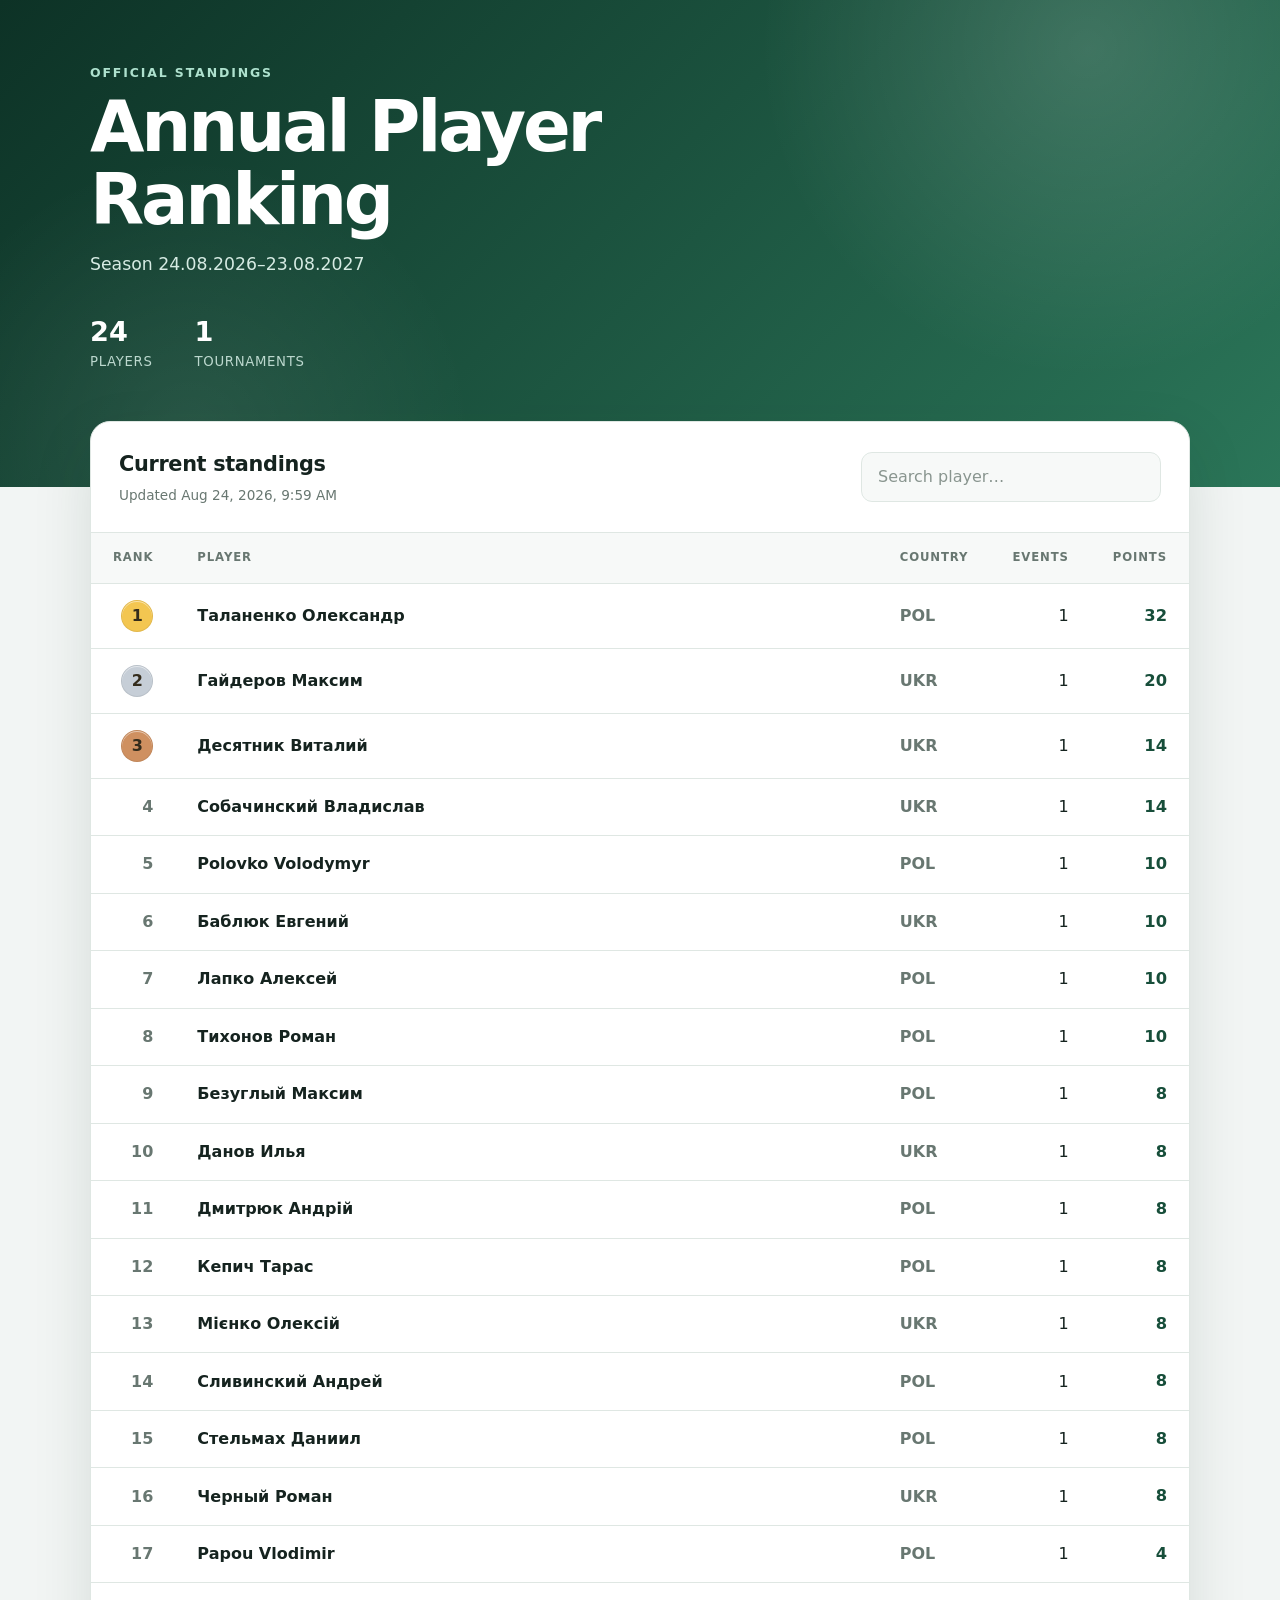
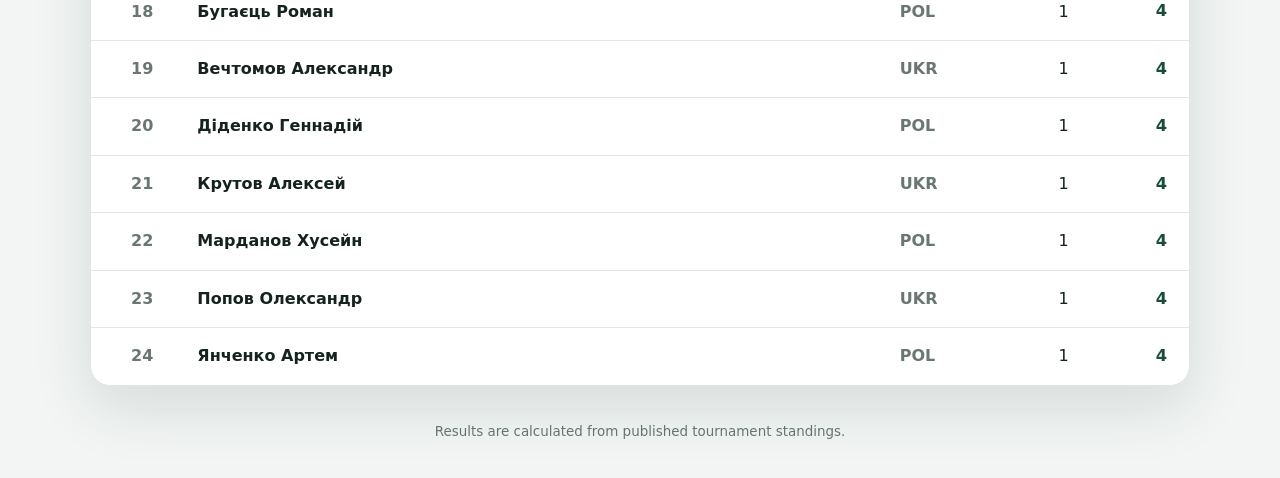
==== docs/index.html @ 3f2ae91d "Initial commit" ====
<!doctype html>
<html lang="en">
<head>
    <meta charset="utf-8">

    <meta
        name="viewport"
        content="width=device-width, initial-scale=1"
    >

    <meta
        name="description"
        content="Current annual tournament player ranking"
    >

    <meta name="theme-color" content="#123c30">

    <title>Annual Player Ranking</title>

    <link rel="stylesheet" href="style.css">
    <script src="app.js" defer></script>
</head>

<body>
    <header class="hero">
        <div class="container">
            <p class="eyebrow">Official standings</p>

            <h1>Annual Player Ranking</h1>

            <p id="season" class="season">
                Loading season…
            </p>

            <div class="statistics" aria-label="Ranking statistics">
                <div class="statistic">
                    <strong id="player-count">—</strong>
                    <span>Players</span>
                </div>

                <div class="statistic">
                    <strong id="tournament-count">—</strong>
                    <span>Tournaments</span>
                </div>
            </div>
        </div>
    </header>

    <main class="container main-content">
        <section class="ranking-card">
            <div class="toolbar">
                <div>
                    <h2>Current standings</h2>

                    <p id="updated" class="updated">
                        Loading ranking…
                    </p>
                </div>

                <label class="search">
                    <span class="visually-hidden">
                        Search for a player
                    </span>

                    <input
                        id="search"
                        type="search"
                        placeholder="Search player…"
                        autocomplete="off"
                    >
                </label>
            </div>

            <div
                id="error-message"
                class="message error-message"
                role="alert"
                hidden
            ></div>

            <div class="table-wrapper">
                <table>
                    <thead>
                        <tr>
                            <th class="number-column">Rank</th>
                            <th>Player</th>
                            <th>Country</th>
                            <th class="number-column">Events</th>
                            <th class="number-column">Points</th>
                        </tr>
                    </thead>

                    <tbody id="ranking-body"></tbody>
                </table>
            </div>

            <p
                id="empty-message"
                class="message"
                hidden
            >
                No matching players found.
            </p>
        </section>

        <noscript>
            <p class="message noscript-message">
                JavaScript must be enabled to display the ranking.
            </p>
        </noscript>
    </main>

    <footer>
        <div class="container">
            Results are calculated from published tournament
            standings.
        </div>
    </footer>
</body>
</html>
---- docs/style.css ----
:root {
    --background: #f2f5f4;
    --surface: #ffffff;
    --surface-muted: #f7f9f8;
    --text: #15231f;
    --muted: #687771;
    --border: #dfe7e3;
    --primary: #174e3a;
    --primary-dark: #0d3226;
    --primary-light: #2b7659;
    --gold: #f3c651;
    --silver: #c6ced7;
    --bronze: #cf9060;
    --danger: #a33131;
    --danger-background: #fff1f1;
    --shadow: 0 22px 60px rgb(14 48 37 / 12%);
}

* {
    box-sizing: border-box;
}

html {
    color-scheme: light;
}

body {
    min-width: 320px;
    margin: 0;
    background: var(--background);
    color: var(--text);
    font-family:
        Inter,
        ui-sans-serif,
        system-ui,
        -apple-system,
        BlinkMacSystemFont,
        "Segoe UI",
        sans-serif;
    line-height: 1.5;
}

button,
input {
    font: inherit;
}

.container {
    width: min(1100px, calc(100% - 32px));
    margin-inline: auto;
}

.hero {
    min-height: 350px;
    padding: 64px 0 115px;
    overflow: hidden;
    background:
        radial-gradient(
            circle at 85% 10%,
            rgb(255 255 255 / 14%),
            transparent 28%
        ),
        radial-gradient(
            circle at 15% 90%,
            rgb(255 255 255 / 8%),
            transparent 24%
        ),
        linear-gradient(
            135deg,
            var(--primary-dark),
            var(--primary-light)
        );
    color: white;
}

.eyebrow {
    margin: 0 0 8px;
    color: #aee1ce;
    font-size: 0.78rem;
    font-weight: 800;
    letter-spacing: 0.15em;
    text-transform: uppercase;
}

h1 {
    max-width: 800px;
    margin: 0;
    font-size: clamp(2.3rem, 6vw, 4.4rem);
    line-height: 1.04;
    letter-spacing: -0.045em;
}

.season {
    margin: 15px 0 0;
    color: #d6ebe3;
    font-size: 1.08rem;
}

.statistics {
    display: flex;
    gap: 42px;
    margin-top: 38px;
}

.statistic {
    display: flex;
    flex-direction: column;
}

.statistic strong {
    font-size: 1.7rem;
    line-height: 1.2;
}

.statistic span {
    margin-top: 3px;
    color: #bcd8ce;
    font-size: 0.83rem;
    text-transform: uppercase;
    letter-spacing: 0.05em;
}

.main-content {
    position: relative;
    margin-top: -66px;
}

.ranking-card {
    overflow: hidden;
    border: 1px solid var(--border);
    border-radius: 20px;
    background: var(--surface);
    box-shadow: var(--shadow);
}

.toolbar {
    display: flex;
    align-items: center;
    justify-content: space-between;
    gap: 24px;
    padding: 27px 28px;
    border-bottom: 1px solid var(--border);
}

.toolbar h2 {
    margin: 0;
    font-size: 1.3rem;
    letter-spacing: -0.015em;
}

.updated {
    margin: 5px 0 0;
    color: var(--muted);
    font-size: 0.85rem;
}

.search {
    width: min(300px, 100%);
}

.search input {
    width: 100%;
    padding: 12px 16px;
    border: 1px solid var(--border);
    border-radius: 11px;
    outline: none;
    background: var(--surface-muted);
    color: var(--text);
    transition:
        border-color 120ms ease,
        box-shadow 120ms ease,
        background 120ms ease;
}

.search input::placeholder {
    color: #89958f;
}

.search input:hover {
    border-color: #bdcbc5;
}

.search input:focus {
    border-color: var(--primary-light);
    background: white;
    box-shadow: 0 0 0 4px rgb(43 118 89 / 14%);
}

.table-wrapper {
    overflow-x: auto;
}

table {
    width: 100%;
    min-width: 620px;
    border-collapse: collapse;
}

th,
td {
    padding: 16px 22px;
    border-bottom: 1px solid var(--border);
    text-align: left;
    white-space: nowrap;
}

th {
    background: var(--surface-muted);
    color: var(--muted);
    font-size: 0.73rem;
    font-weight: 800;
    letter-spacing: 0.075em;
    text-transform: uppercase;
}

tbody tr {
    transition: background 120ms ease;
}

tbody tr:hover {
    background: #f5faf7;
}

tbody tr:last-child td {
    border-bottom: 0;
}

.number-column {
    text-align: right;
}

.rank {
    width: 86px;
    color: var(--muted);
    font-weight: 800;
}

.player {
    width: 100%;
    color: var(--text);
    font-weight: 750;
}

.country {
    color: var(--muted);
    font-weight: 600;
}

.points {
    color: var(--primary);
    font-size: 1.02rem;
    font-weight: 850;
}

.medal {
    display: inline-grid;
    width: 32px;
    height: 32px;
    place-items: center;
    border: 1px solid rgb(0 0 0 / 7%);
    border-radius: 50%;
    color: #342c1c;
    box-shadow: inset 0 1px rgb(255 255 255 / 50%);
}

.medal-1 {
    background: var(--gold);
}

.medal-2 {
    background: var(--silver);
}

.medal-3 {
    background: var(--bronze);
}

.message {
    margin: 0;
    padding: 34px 24px;
    color: var(--muted);
    text-align: center;
}

.error-message {
    margin: 20px;
    padding: 16px;
    border: 1px solid #efcaca;
    border-radius: 10px;
    background: var(--danger-background);
    color: var(--danger);
}

.noscript-message {
    margin-top: 20px;
    border-radius: 12px;
    background: white;
}

footer {
    padding: 36px 0;
    color: var(--muted);
    font-size: 0.84rem;
    text-align: center;
}

.visually-hidden {
    position: absolute;
    width: 1px;
    height: 1px;
    padding: 0;
    overflow: hidden;
    clip: rect(0, 0, 0, 0);
    white-space: nowrap;
    border: 0;
}

@media (max-width: 700px) {
    .hero {
        min-height: 310px;
        padding-top: 44px;
    }

    .statistics {
        gap: 30px;
        margin-top: 30px;
    }

    .main-content {
        margin-top: -55px;
    }

    .toolbar {
        align-items: stretch;
        flex-direction: column;
        padding: 22px 20px;
    }

    .search {
        width: 100%;
    }

    th,
    td {
        padding: 14px 13px;
    }

    table {
        min-width: 500px;
    }

    th:nth-child(3),
    td:nth-child(3) {
        display: none;
    }
}

@media (prefers-reduced-motion: reduce) {
    *,
    *::before,
    *::after {
        scroll-behavior: auto !important;
        transition: none !important;
    }
}
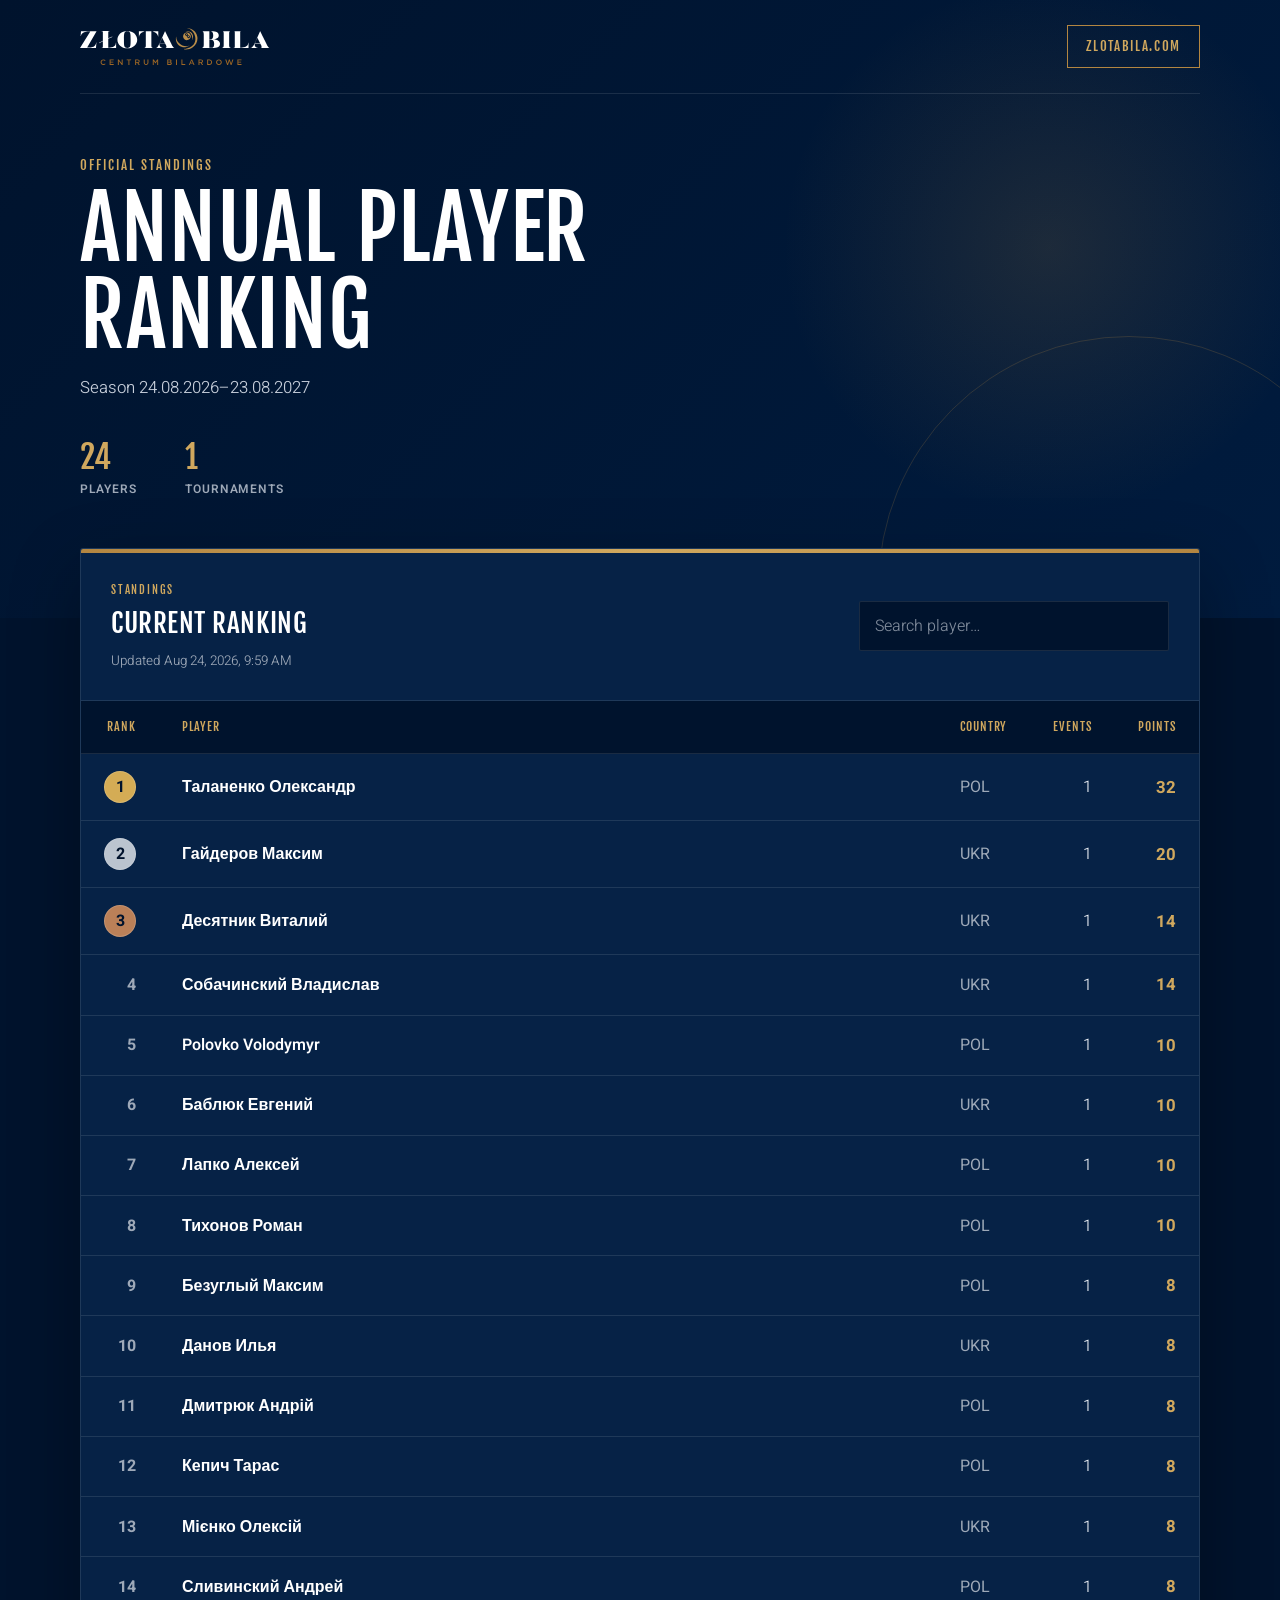
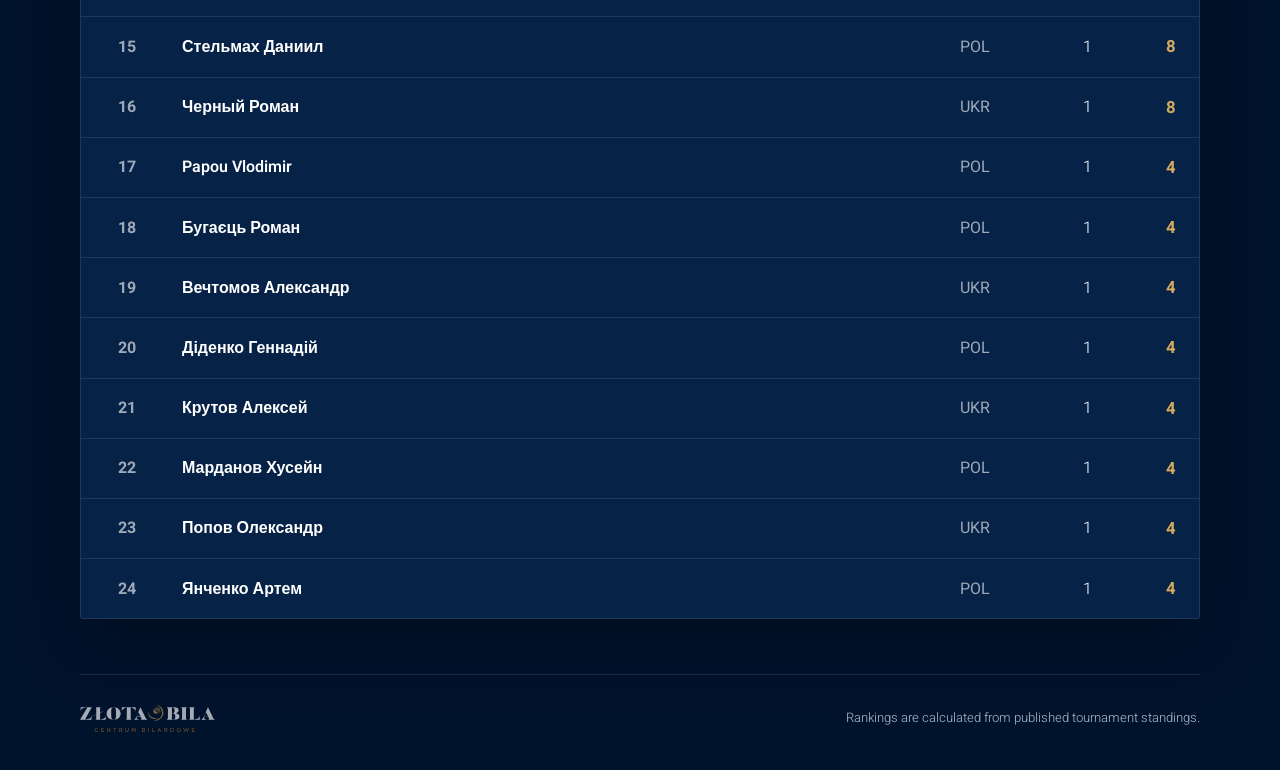
==== commit cc7aa209: "Changed theme of the website" ====
--- a/docs/index.html
+++ b/docs/index.html
@@ -10,12 +10,23 @@
 
     <meta
         name="description"
-        content="Current annual tournament player ranking"
+        content="Złota Bila annual player ranking"
     >
 
-    <meta name="theme-color" content="#123c30">
+    <meta name="theme-color" content="#001b3e">
 
-    <title>Annual Player Ranking</title>
+    <title>Annual Ranking — Złota Bila</title>
+
+    <link rel="preconnect" href="https://fonts.googleapis.com">
+    <link
+        rel="preconnect"
+        href="https://fonts.gstatic.com"
+        crossorigin
+    >
+    <link
+        href="https://fonts.googleapis.com/css2?family=Fjalla+One&family=Heebo:wght@300;400;500;600;700&display=swap"
+        rel="stylesheet"
+    >
 
     <link rel="stylesheet" href="style.css">
     <script src="app.js" defer></script>
@@ -24,23 +35,49 @@
 <body>
     <header class="hero">
         <div class="container">
-            <p class="eyebrow">Official standings</p>
+            <div class="brand-bar">
+                <a
+                    class="brand"
+                    href="https://zlotabila.com/"
+                    aria-label="Złota Bila home page"
+                >
+                    <img
+                        class="brand-logo"
+                        src="zlota.svg"
+                        alt="Złota Bila"
+                    >
+                </a>
 
-            <h1>Annual Player Ranking</h1>
+                <a
+                    class="club-link"
+                    href="https://zlotabila.com/"
+                >
+                    ZLOTABILA.COM
+                </a>
+            </div>
 
-            <p id="season" class="season">
-                Loading season…
-            </p>
+            <div class="hero-content">
+                <p class="eyebrow">Official standings</p>
 
-            <div class="statistics" aria-label="Ranking statistics">
-                <div class="statistic">
-                    <strong id="player-count">—</strong>
-                    <span>Players</span>
-                </div>
+                <h1>Annual Player Ranking</h1>
 
-                <div class="statistic">
-                    <strong id="tournament-count">—</strong>
-                    <span>Tournaments</span>
+                <p id="season" class="season">
+                    Loading season…
+                </p>
+
+                <div
+                    class="statistics"
+                    aria-label="Ranking statistics"
+                >
+                    <div class="statistic">
+                        <strong id="player-count">—</strong>
+                        <span>Players</span>
+                    </div>
+
+                    <div class="statistic">
+                        <strong id="tournament-count">—</strong>
+                        <span>Tournaments</span>
+                    </div>
                 </div>
             </div>
         </div>
@@ -48,9 +85,12 @@
 
     <main class="container main-content">
         <section class="ranking-card">
+            <div class="gold-line"></div>
+
             <div class="toolbar">
                 <div>
-                    <h2>Current standings</h2>
+                    <p class="section-label">Standings</p>
+                    <h2>Current ranking</h2>
 
                     <p id="updated" class="updated">
                         Loading ranking…
@@ -111,9 +151,17 @@
     </main>
 
     <footer>
-        <div class="container">
-            Results are calculated from published tournament
-            standings.
+        <div class="container footer-content">
+            <img
+                class="footer-logo"
+                src="zlota.svg"
+                alt=""
+            >
+
+            <p>
+                Rankings are calculated from published tournament
+                standings.
+            </p>
         </div>
     </footer>
 </body>
--- a/docs/style.css
+++ b/docs/style.css
@@ -1,19 +1,18 @@
 :root {
-    --background: #f2f5f4;
-    --surface: #ffffff;
-    --surface-muted: #f7f9f8;
-    --text: #15231f;
-    --muted: #687771;
-    --border: #dfe7e3;
-    --primary: #174e3a;
-    --primary-dark: #0d3226;
-    --primary-light: #2b7659;
-    --gold: #f3c651;
-    --silver: #c6ced7;
-    --bronze: #cf9060;
-    --danger: #a33131;
-    --danger-background: #fff1f1;
-    --shadow: 0 22px 60px rgb(14 48 37 / 12%);
+    --navy: #001b3e;
+    --navy-dark: #00132d;
+    --navy-light: #072852;
+    --gold: #b38641;
+    --gold-light: #d0a85e;
+    --surface: #062246;
+    --surface-light: #0a2b54;
+    --white: #ffffff;
+    --text: #eef2f7;
+    --muted: #9ea9b8;
+    --border: rgb(255 255 255 / 10%);
+    --danger: #ffb3b3;
+    --danger-background: rgb(150 30 30 / 20%);
+    --shadow: 0 24px 70px rgb(0 0 0 / 32%);
 }
 
 * {
@@ -21,22 +20,21 @@
 }
 
 html {
-    color-scheme: light;
+    color-scheme: dark;
 }
 
 body {
     min-width: 320px;
     margin: 0;
-    background: var(--background);
+    background:
+        radial-gradient(
+            circle at 50% 0,
+            #0a2a52 0,
+            var(--navy-dark) 600px
+        );
     color: var(--text);
-    font-family:
-        Inter,
-        ui-sans-serif,
-        system-ui,
-        -apple-system,
-        BlinkMacSystemFont,
-        "Segoe UI",
-        sans-serif;
+    font-family: "Heebo", sans-serif;
+    font-weight: 300;
     line-height: 1.5;
 }
 
@@ -45,60 +43,125 @@
     font: inherit;
 }
 
+a {
+    color: inherit;
+}
+
 .container {
-    width: min(1100px, calc(100% - 32px));
+    width: min(1120px, calc(100% - 32px));
     margin-inline: auto;
 }
 
 .hero {
-    min-height: 350px;
-    padding: 64px 0 115px;
+    position: relative;
+    min-height: 410px;
     overflow: hidden;
     background:
         radial-gradient(
-            circle at 85% 10%,
-            rgb(255 255 255 / 14%),
-            transparent 28%
-        ),
-        radial-gradient(
-            circle at 15% 90%,
-            rgb(255 255 255 / 8%),
+            circle at 82% 40%,
+            rgb(179 134 65 / 16%),
             transparent 24%
         ),
         linear-gradient(
             135deg,
-            var(--primary-dark),
-            var(--primary-light)
+            var(--navy-dark),
+            var(--navy)
         );
-    color: white;
-}
-
-.eyebrow {
-    margin: 0 0 8px;
-    color: #aee1ce;
-    font-size: 0.78rem;
-    font-weight: 800;
-    letter-spacing: 0.15em;
+    color: var(--white);
+}
+
+.hero::after {
+    position: absolute;
+    right: -100px;
+    bottom: -220px;
+    width: 500px;
+    height: 500px;
+    border: 1px solid rgb(179 134 65 / 22%);
+    border-radius: 50%;
+    content: "";
+}
+
+.brand-bar {
+    position: relative;
+    z-index: 1;
+    display: flex;
+    min-height: 94px;
+    align-items: center;
+    justify-content: space-between;
+    gap: 30px;
+    border-bottom: 1px solid rgb(255 255 255 / 10%);
+}
+
+.brand {
+    display: inline-flex;
+    align-items: center;
+}
+
+.brand-logo {
+    display: block;
+    width: 190px;
+    max-height: 64px;
+}
+
+.club-link {
+    padding: 11px 18px;
+    border: 1px solid var(--gold);
+    color: var(--gold-light);
+    font-family: "Fjalla One", sans-serif;
+    font-size: 0.8rem;
+    letter-spacing: 0.13em;
+    text-decoration: none;
+    transition:
+        background 150ms ease,
+        color 150ms ease;
+}
+
+.club-link:hover,
+.club-link:focus-visible {
+    background: var(--gold);
+    color: var(--navy-dark);
+}
+
+.hero-content {
+    position: relative;
+    z-index: 1;
+    padding: 62px 0 120px;
+}
+
+.eyebrow,
+.section-label {
+    margin: 0 0 10px;
+    color: var(--gold-light);
+    font-family: "Fjalla One", sans-serif;
+    font-size: 0.8rem;
+    letter-spacing: 0.16em;
+    text-transform: uppercase;
+}
+
+h1,
+h2 {
+    font-family: "Fjalla One", sans-serif;
+    font-weight: 500;
     text-transform: uppercase;
 }
 
 h1 {
     max-width: 800px;
     margin: 0;
-    font-size: clamp(2.3rem, 6vw, 4.4rem);
-    line-height: 1.04;
-    letter-spacing: -0.045em;
+    font-size: clamp(3rem, 7vw, 5.4rem);
+    line-height: 1;
+    letter-spacing: 0.01em;
 }
 
 .season {
-    margin: 15px 0 0;
-    color: #d6ebe3;
-    font-size: 1.08rem;
+    margin: 17px 0 0;
+    color: #c8d0dc;
+    font-size: 1.05rem;
 }
 
 .statistics {
     display: flex;
-    gap: 42px;
+    gap: 48px;
     margin-top: 38px;
 }
 
@@ -108,29 +171,45 @@
 }
 
 .statistic strong {
-    font-size: 1.7rem;
+    color: var(--gold-light);
+    font-family: "Fjalla One", sans-serif;
+    font-size: 2rem;
+    font-weight: 500;
     line-height: 1.2;
 }
 
 .statistic span {
     margin-top: 3px;
-    color: #bcd8ce;
-    font-size: 0.83rem;
+    color: var(--muted);
+    font-size: 0.75rem;
+    font-weight: 600;
+    letter-spacing: 0.08em;
     text-transform: uppercase;
-    letter-spacing: 0.05em;
 }
 
 .main-content {
     position: relative;
-    margin-top: -66px;
+    z-index: 2;
+    margin-top: -70px;
 }
 
 .ranking-card {
     overflow: hidden;
     border: 1px solid var(--border);
-    border-radius: 20px;
+    border-radius: 3px;
     background: var(--surface);
     box-shadow: var(--shadow);
+}
+
+.gold-line {
+    height: 4px;
+    background:
+        linear-gradient(
+            90deg,
+            var(--gold),
+            var(--gold-light),
+            var(--gold)
+        );
 }
 
 .toolbar {
@@ -138,52 +217,56 @@
     align-items: center;
     justify-content: space-between;
     gap: 24px;
-    padding: 27px 28px;
+    padding: 29px 30px;
     border-bottom: 1px solid var(--border);
 }
 
 .toolbar h2 {
     margin: 0;
-    font-size: 1.3rem;
-    letter-spacing: -0.015em;
+    color: var(--white);
+    font-size: 1.7rem;
+    letter-spacing: 0.02em;
+}
+
+.section-label {
+    margin-bottom: 5px;
+    font-size: 0.7rem;
 }
 
 .updated {
-    margin: 5px 0 0;
-    color: var(--muted);
-    font-size: 0.85rem;
+    margin: 7px 0 0;
+    color: var(--muted);
+    font-size: 0.84rem;
 }
 
 .search {
-    width: min(300px, 100%);
+    width: min(310px, 100%);
 }
 
 .search input {
     width: 100%;
-    padding: 12px 16px;
+    padding: 12px 15px;
     border: 1px solid var(--border);
-    border-radius: 11px;
+    border-radius: 2px;
     outline: none;
-    background: var(--surface-muted);
-    color: var(--text);
+    background: var(--navy-dark);
+    color: var(--white);
     transition:
         border-color 120ms ease,
-        box-shadow 120ms ease,
-        background 120ms ease;
+        box-shadow 120ms ease;
 }
 
 .search input::placeholder {
-    color: #89958f;
+    color: #7f8b9b;
 }
 
 .search input:hover {
-    border-color: #bdcbc5;
+    border-color: rgb(179 134 65 / 65%);
 }
 
 .search input:focus {
-    border-color: var(--primary-light);
-    background: white;
-    box-shadow: 0 0 0 4px rgb(43 118 89 / 14%);
+    border-color: var(--gold);
+    box-shadow: 0 0 0 3px rgb(179 134 65 / 15%);
 }
 
 .table-wrapper {
@@ -198,18 +281,19 @@
 
 th,
 td {
-    padding: 16px 22px;
+    padding: 17px 23px;
     border-bottom: 1px solid var(--border);
     text-align: left;
     white-space: nowrap;
 }
 
 th {
-    background: var(--surface-muted);
-    color: var(--muted);
-    font-size: 0.73rem;
-    font-weight: 800;
-    letter-spacing: 0.075em;
+    background: var(--navy-dark);
+    color: var(--gold-light);
+    font-family: "Fjalla One", sans-serif;
+    font-size: 0.75rem;
+    font-weight: 500;
+    letter-spacing: 0.08em;
     text-transform: uppercase;
 }
 
@@ -218,7 +302,7 @@
 }
 
 tbody tr:hover {
-    background: #f5faf7;
+    background: var(--surface-light);
 }
 
 tbody tr:last-child td {
@@ -230,26 +314,26 @@
 }
 
 .rank {
-    width: 86px;
-    color: var(--muted);
-    font-weight: 800;
+    width: 95px;
+    color: var(--muted);
+    font-weight: 700;
 }
 
 .player {
     width: 100%;
-    color: var(--text);
-    font-weight: 750;
+    color: var(--white);
+    font-weight: 600;
 }
 
 .country {
     color: var(--muted);
-    font-weight: 600;
+    font-weight: 400;
 }
 
 .points {
-    color: var(--primary);
-    font-size: 1.02rem;
-    font-weight: 850;
+    color: var(--gold-light);
+    font-size: 1.05rem;
+    font-weight: 700;
 }
 
 .medal {
@@ -257,22 +341,22 @@
     width: 32px;
     height: 32px;
     place-items: center;
-    border: 1px solid rgb(0 0 0 / 7%);
+    border: 1px solid rgb(255 255 255 / 15%);
     border-radius: 50%;
-    color: #342c1c;
-    box-shadow: inset 0 1px rgb(255 255 255 / 50%);
+    color: var(--navy-dark);
+    font-weight: 700;
 }
 
 .medal-1 {
-    background: var(--gold);
+    background: #d4ac55;
 }
 
 .medal-2 {
-    background: var(--silver);
+    background: #bbc4cf;
 }
 
 .medal-3 {
-    background: var(--bronze);
+    background: #ba8058;
 }
 
 .message {
@@ -285,23 +369,41 @@
 .error-message {
     margin: 20px;
     padding: 16px;
-    border: 1px solid #efcaca;
-    border-radius: 10px;
+    border: 1px solid rgb(255 179 179 / 35%);
     background: var(--danger-background);
     color: var(--danger);
 }
 
 .noscript-message {
     margin-top: 20px;
-    border-radius: 12px;
-    background: white;
+    border: 1px solid var(--border);
+    background: var(--surface);
 }
 
 footer {
-    padding: 36px 0;
-    color: var(--muted);
-    font-size: 0.84rem;
-    text-align: center;
+    padding: 55px 0 38px;
+    color: var(--muted);
+    font-size: 0.82rem;
+}
+
+.footer-content {
+    display: flex;
+    align-items: center;
+    justify-content: space-between;
+    gap: 30px;
+    border-top: 1px solid var(--border);
+    padding-top: 30px;
+}
+
+.footer-content p {
+    margin: 0;
+    text-align: right;
+}
+
+.footer-logo {
+    width: 135px;
+    max-height: 50px;
+    opacity: 0.65;
 }
 
 .visually-hidden {
@@ -316,13 +418,28 @@
 }
 
 @media (max-width: 700px) {
+    .brand-bar {
+        min-height: 80px;
+    }
+
+    .brand-logo {
+        width: 150px;
+    }
+
+    .club-link {
+        display: none;
+    }
+
     .hero {
-        min-height: 310px;
-        padding-top: 44px;
+        min-height: 380px;
+    }
+
+    .hero-content {
+        padding: 48px 0 105px;
     }
 
     .statistics {
-        gap: 30px;
+        gap: 34px;
         margin-top: 30px;
     }
 
@@ -333,7 +450,7 @@
     .toolbar {
         align-items: stretch;
         flex-direction: column;
-        padding: 22px 20px;
+        padding: 23px 20px;
     }
 
     .search {
@@ -352,6 +469,15 @@
     th:nth-child(3),
     td:nth-child(3) {
         display: none;
+    }
+
+    .footer-content {
+        align-items: flex-start;
+        flex-direction: column;
+    }
+
+    .footer-content p {
+        text-align: left;
     }
 }
 
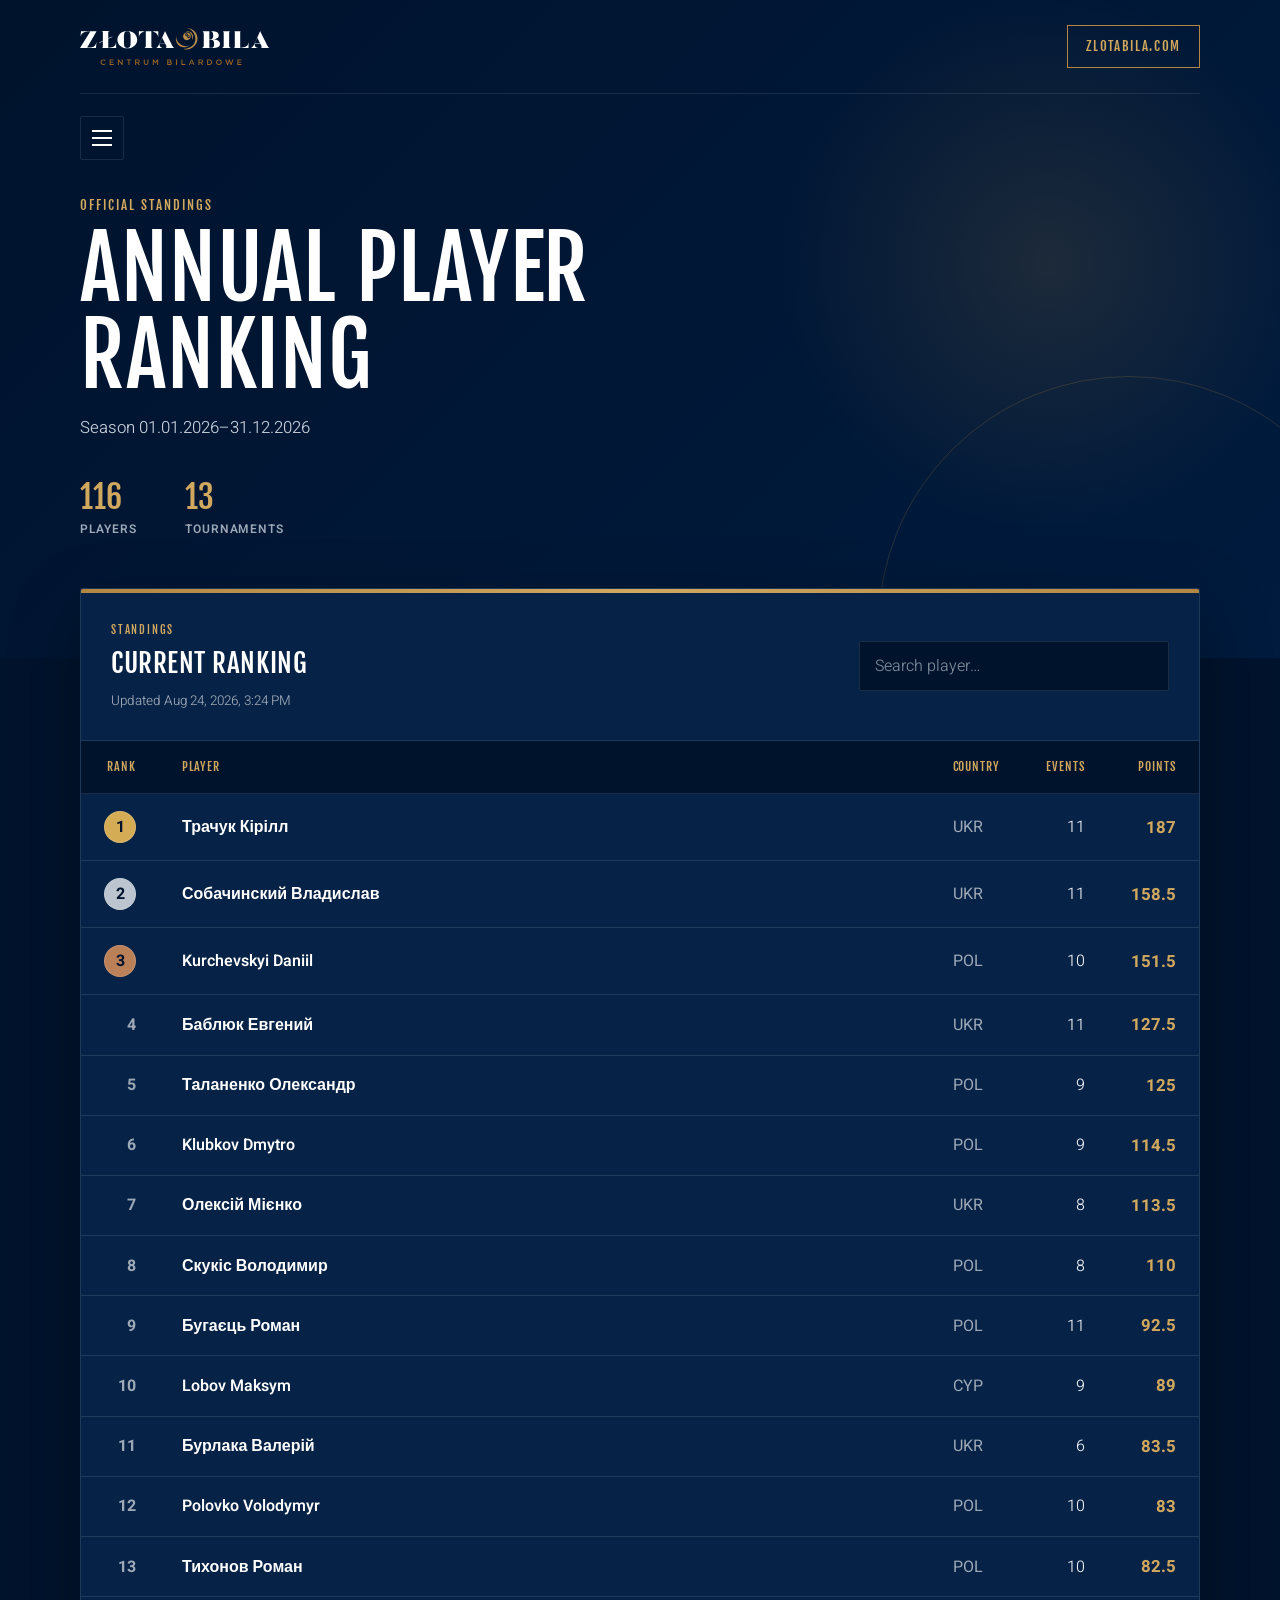
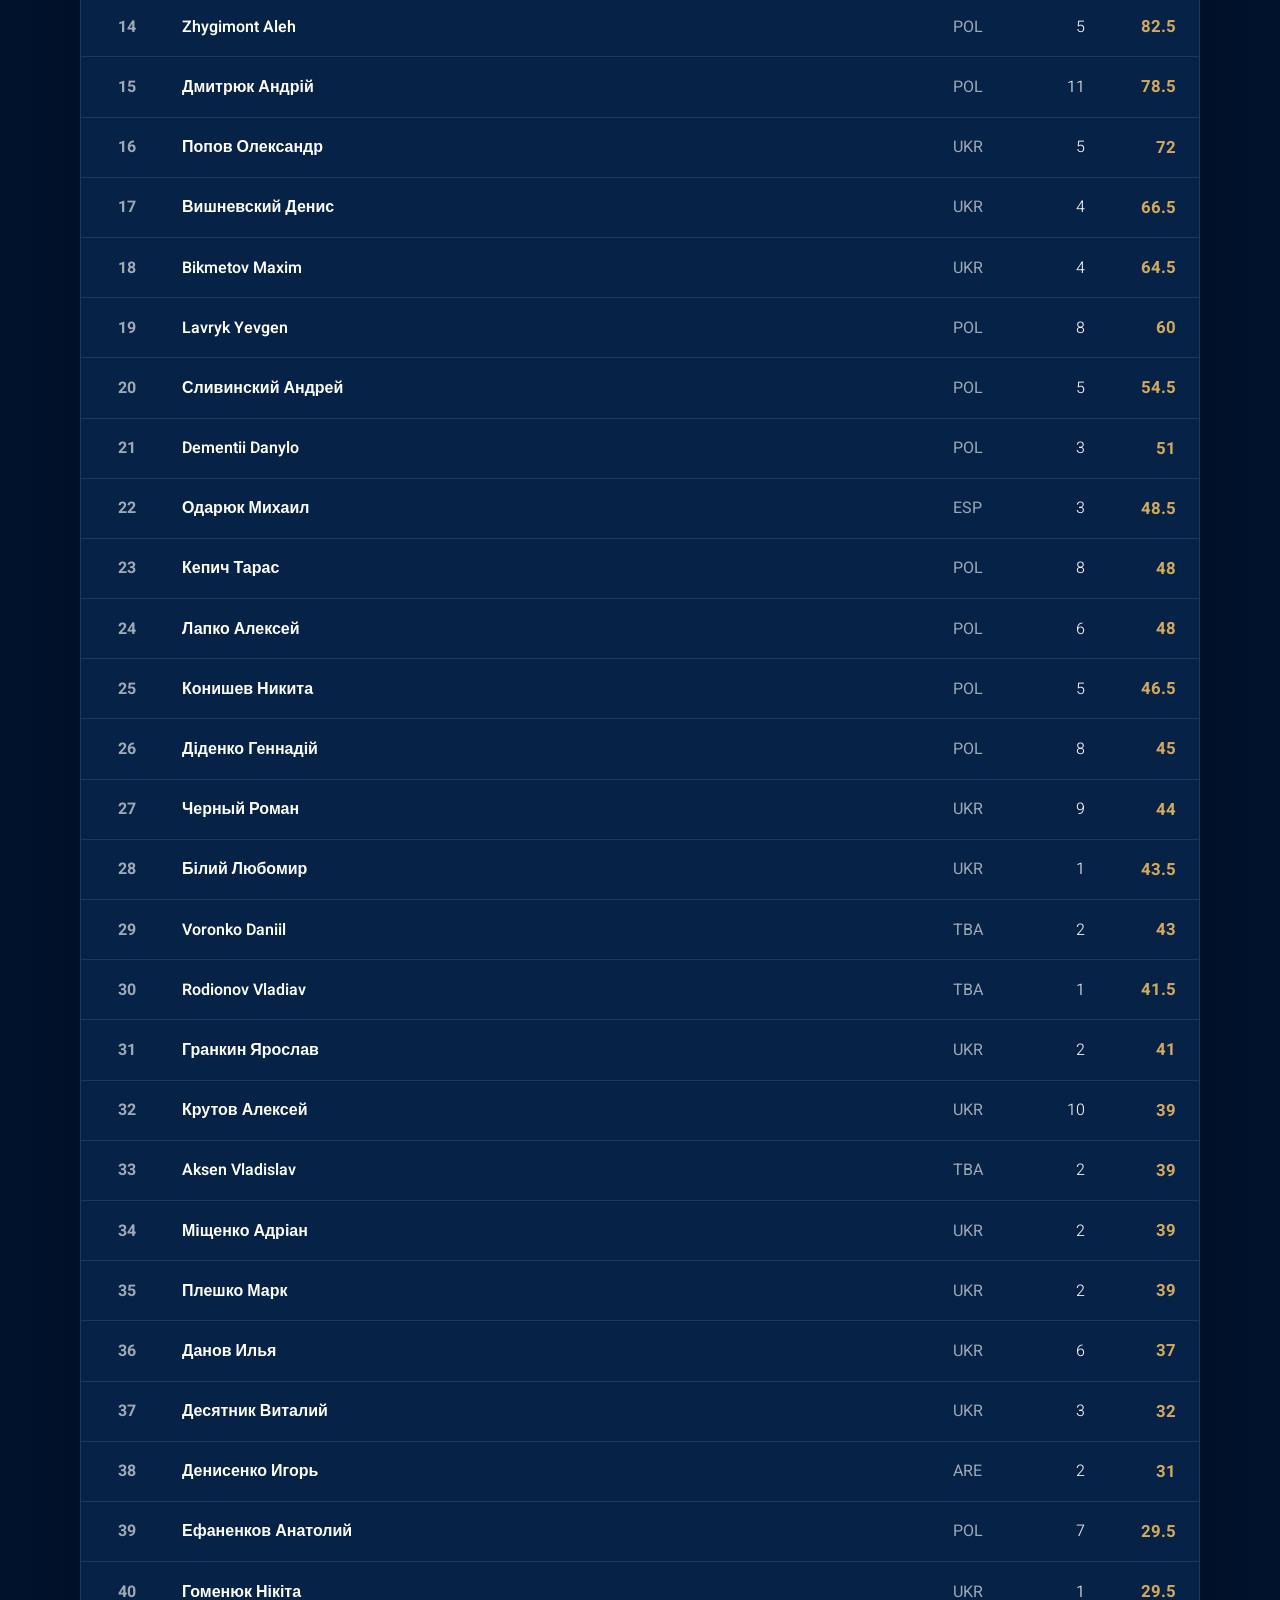
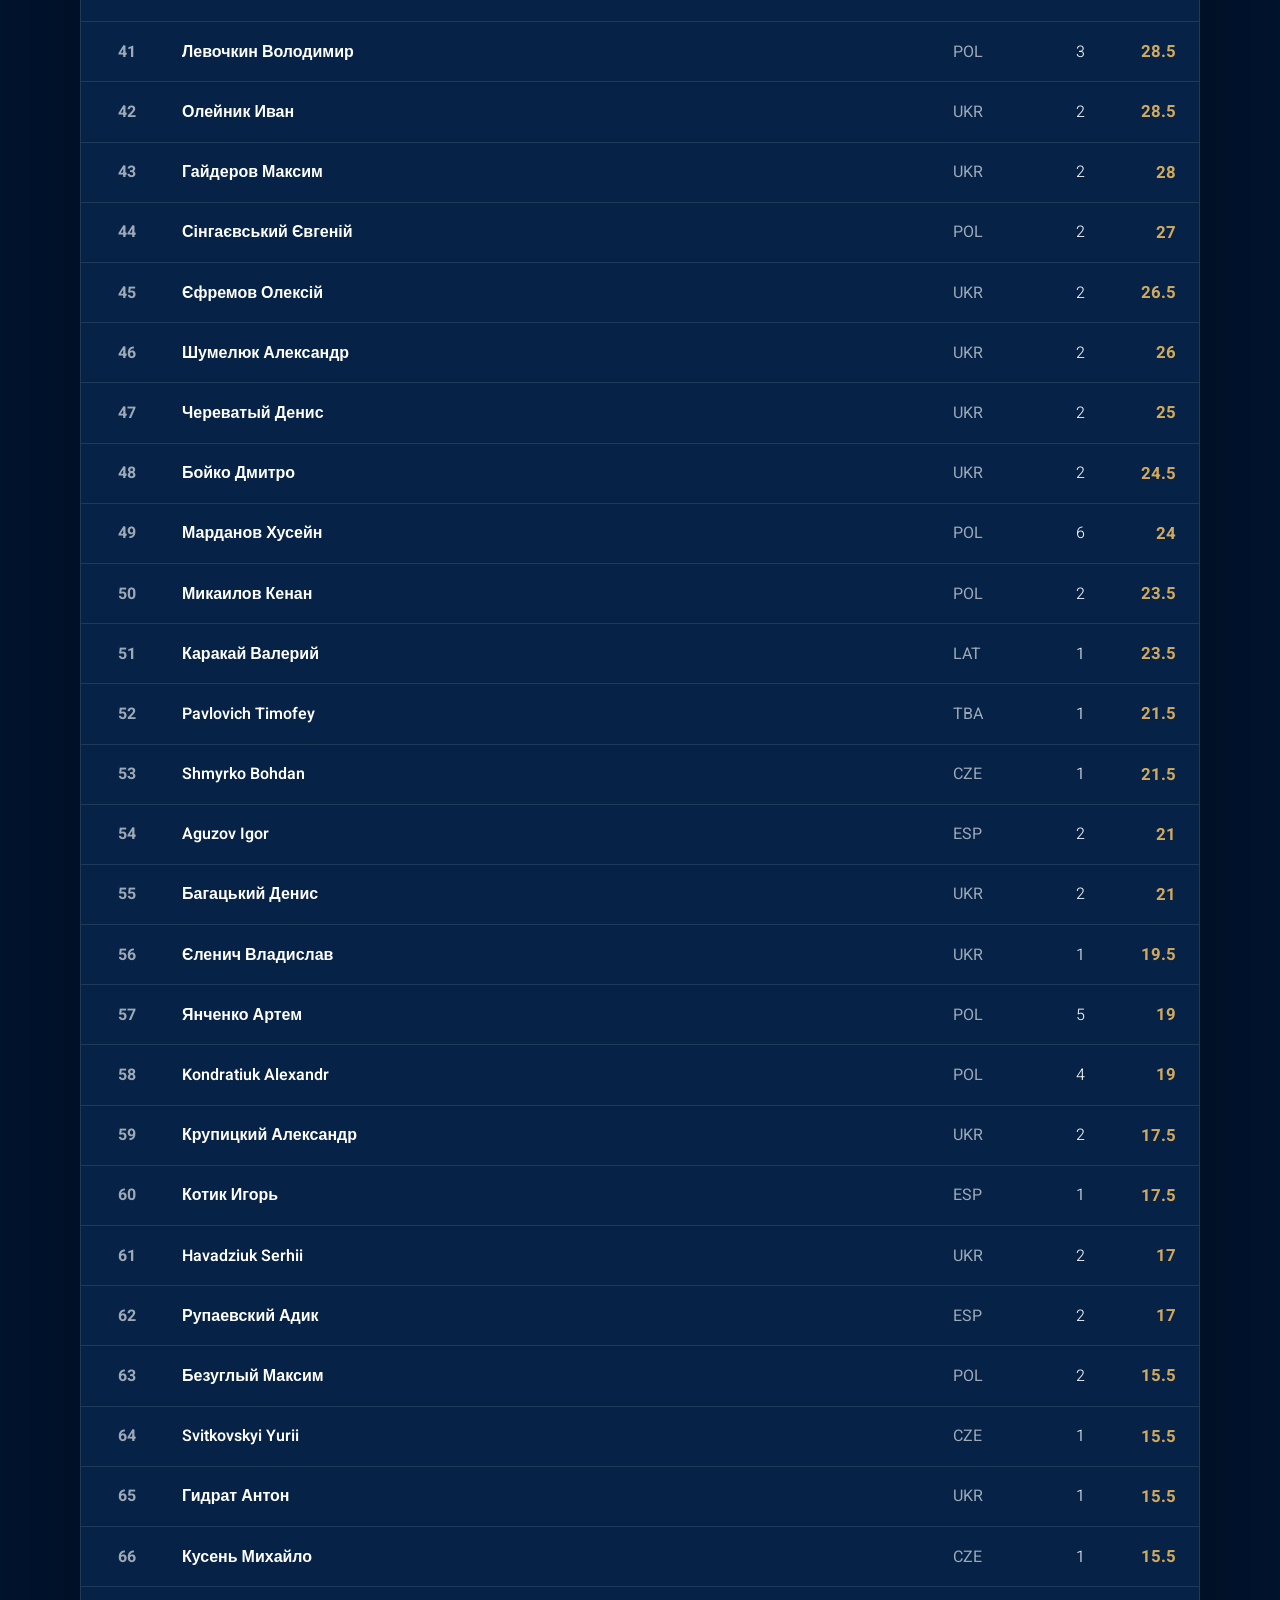
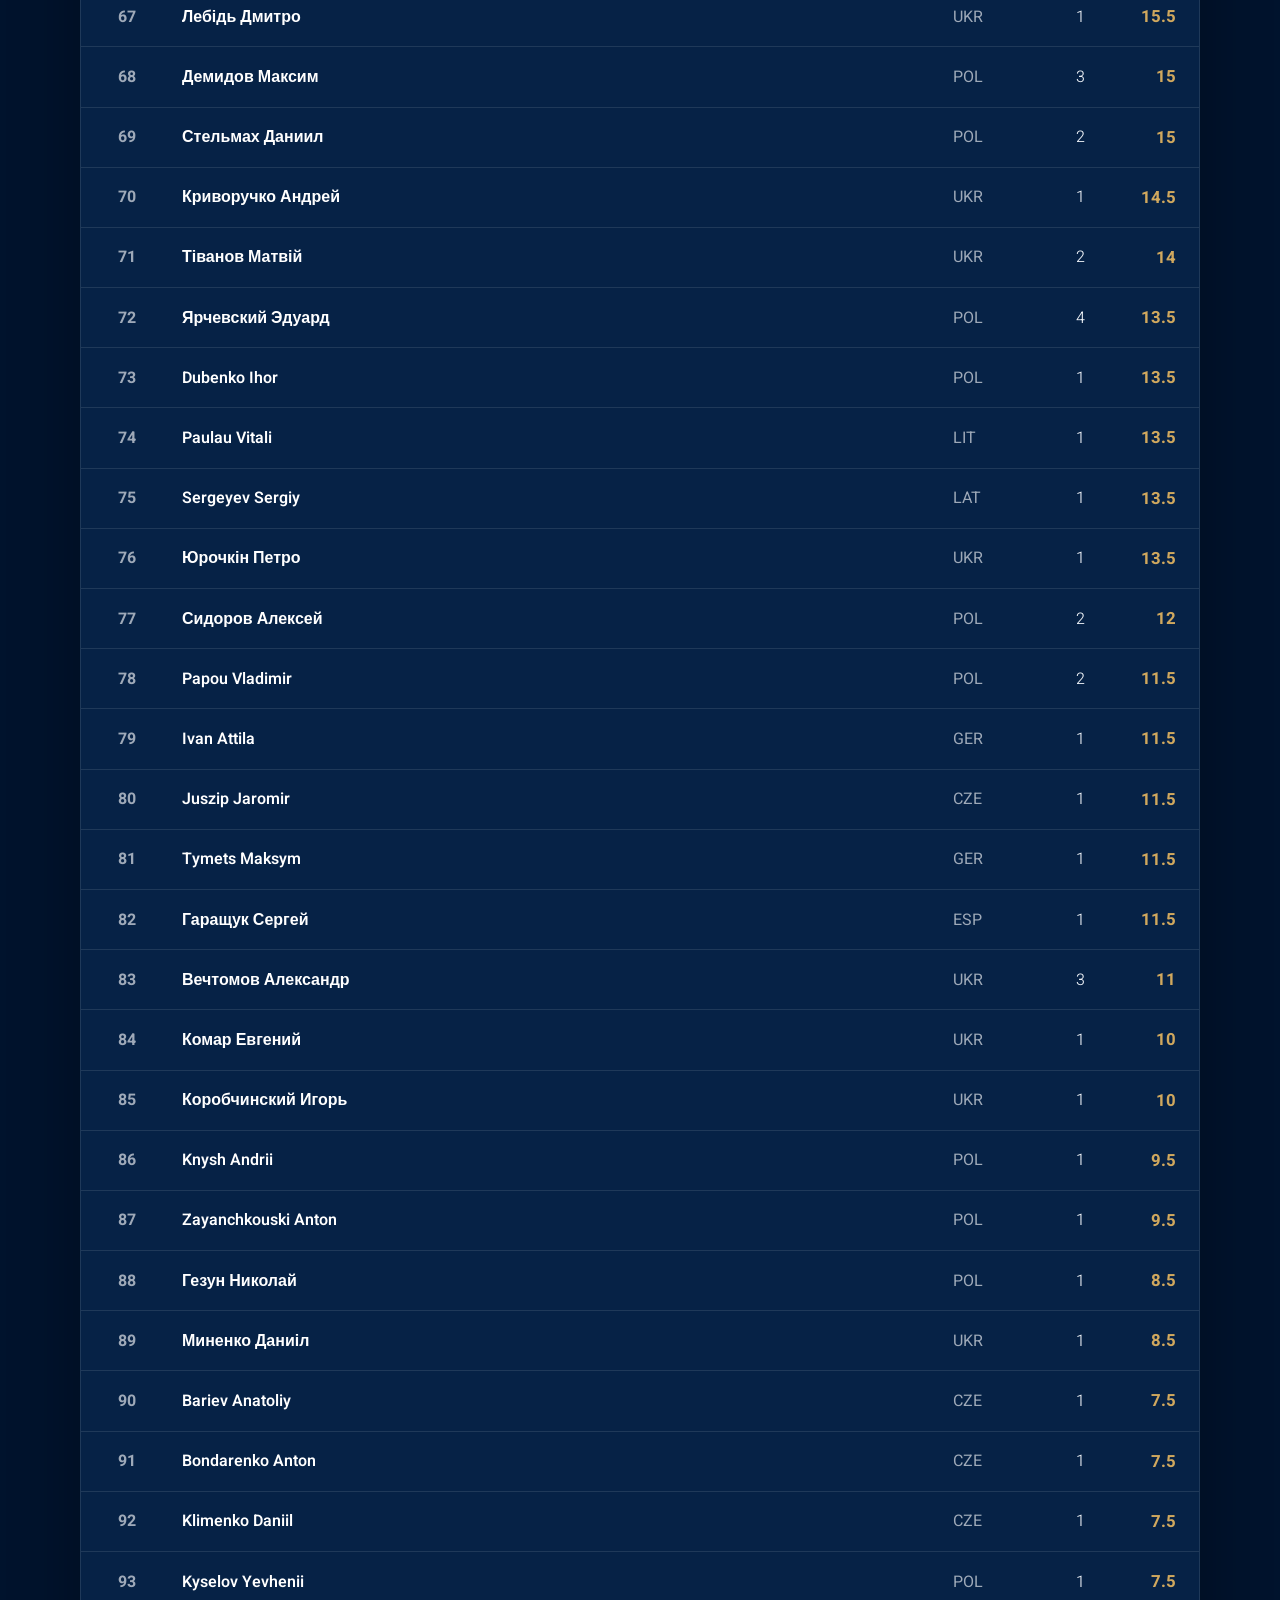
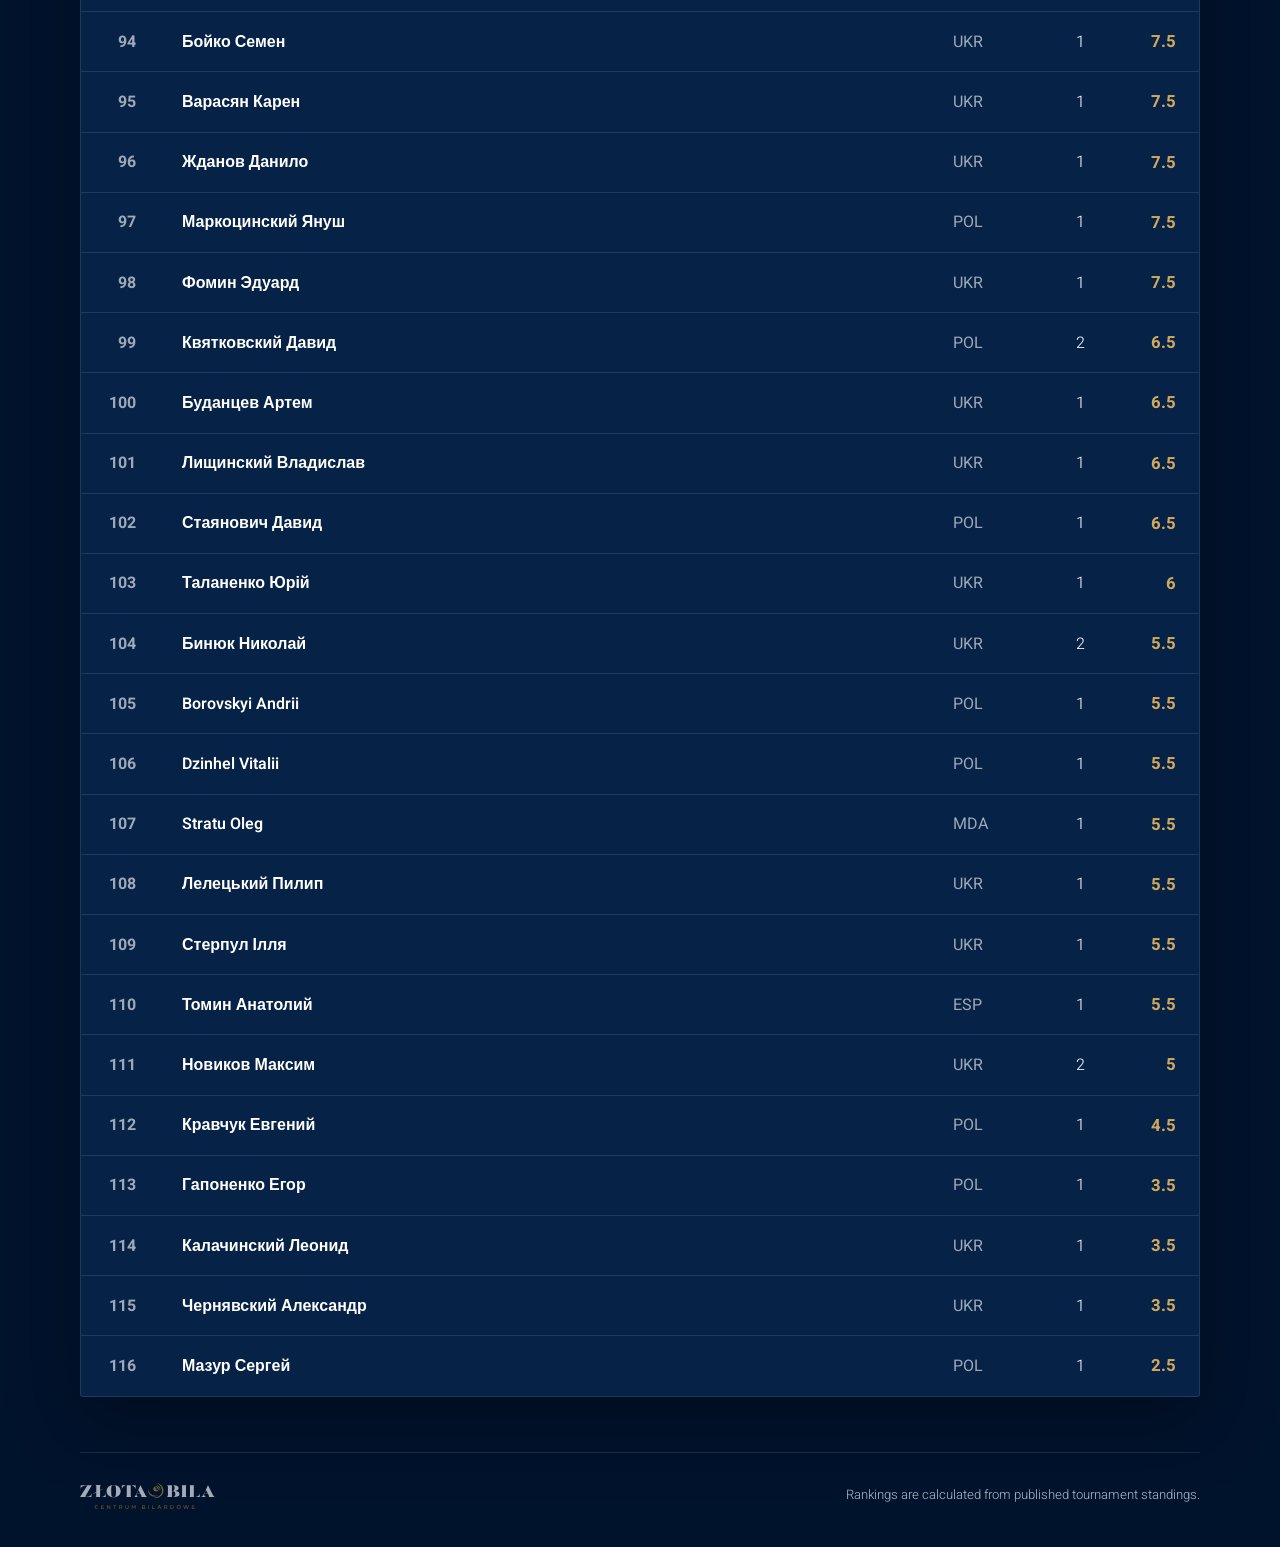
==== commit b1d33fe3: "style:Changed layout" ====
--- a/docs/index.html
+++ b/docs/index.html
@@ -29,6 +29,7 @@
     >
 
     <link rel="stylesheet" href="style.css">
+    <script src="navigation.js" defer></script>
     <script src="app.js" defer></script>
 </head>
 
@@ -54,6 +55,36 @@
                 >
                     ZLOTABILA.COM
                 </a>
+            </div>
+
+            <div class="ranking-navigation-row">
+                <div class="site-navigation">
+                    <button
+                        class="menu-button"
+                        type="button"
+                        aria-label="Open ranking navigation"
+                        aria-expanded="false"
+                        aria-controls="ranking-menu"
+                    >
+                        <span></span>
+                        <span></span>
+                        <span></span>
+                    </button>
+
+                    <nav
+                        id="ranking-menu"
+                        class="navigation-menu"
+                        aria-label="Ranking pages"
+                        hidden
+                    >
+                        <a href="index.html" aria-current="page">
+                            Annual ranking
+                        </a>
+                        <a href="seasons.html">
+                            Seasonal rankings
+                        </a>
+                    </nav>
+                </div>
             </div>
 
             <div class="hero-content">
@@ -165,4 +196,4 @@
         </div>
     </footer>
 </body>
-</html>+</html>
--- a/docs/style.css
+++ b/docs/style.css
@@ -92,6 +92,90 @@
     border-bottom: 1px solid rgb(255 255 255 / 10%);
 }
 
+.ranking-navigation-row {
+    position: relative;
+    z-index: 3;
+    display: flex;
+    align-items: center;
+    padding-top: 22px;
+}
+
+.site-navigation {
+    position: relative;
+}
+
+.menu-button {
+    display: grid;
+    width: 44px;
+    height: 44px;
+    padding: 11px;
+    border: 1px solid var(--border);
+    border-radius: 2px;
+    place-content: center;
+    gap: 5px;
+    background: transparent;
+    color: var(--white);
+    cursor: pointer;
+    transition:
+        border-color 120ms ease,
+        background 120ms ease;
+}
+
+.menu-button span {
+    display: block;
+    width: 20px;
+    height: 2px;
+    background: currentcolor;
+}
+
+.menu-button:hover,
+.menu-button:focus-visible,
+.menu-button[aria-expanded="true"] {
+    border-color: var(--gold);
+    outline: none;
+    background: rgb(179 134 65 / 12%);
+    color: var(--gold-light);
+}
+
+.navigation-menu {
+    position: absolute;
+    z-index: 5;
+    top: calc(100% + 10px);
+    left: 0;
+    width: 230px;
+    overflow: hidden;
+    border: 1px solid rgb(179 134 65 / 45%);
+    border-radius: 3px;
+    background: var(--navy-dark);
+    box-shadow: 0 18px 45px rgb(0 0 0 / 40%);
+}
+
+.navigation-menu[hidden] {
+    display: none;
+}
+
+.navigation-menu a {
+    display: block;
+    padding: 14px 17px;
+    border-bottom: 1px solid var(--border);
+    color: var(--text);
+    font-size: 0.9rem;
+    font-weight: 500;
+    text-decoration: none;
+}
+
+.navigation-menu a:last-child {
+    border-bottom: 0;
+}
+
+.navigation-menu a:hover,
+.navigation-menu a:focus-visible,
+.navigation-menu a[aria-current="page"] {
+    outline: none;
+    background: var(--surface-light);
+    color: var(--gold-light);
+}
+
 .brand {
     display: inline-flex;
     align-items: center;
@@ -125,7 +209,7 @@
 .hero-content {
     position: relative;
     z-index: 1;
-    padding: 62px 0 120px;
+    padding: 36px 0 120px;
 }
 
 .eyebrow,
@@ -199,6 +283,76 @@
     border-radius: 3px;
     background: var(--surface);
     box-shadow: var(--shadow);
+}
+
+.period-toolbar {
+    display: flex;
+    align-items: flex-end;
+    justify-content: space-between;
+    gap: 30px;
+    padding: 25px 30px;
+    border-bottom: 1px solid var(--border);
+    background: var(--navy-dark);
+}
+
+.period-tabs {
+    display: inline-flex;
+    gap: 3px;
+    padding: 4px;
+    border: 1px solid rgb(179 134 65 / 45%);
+    border-radius: 999px;
+    background: rgb(179 134 65 / 7%);
+}
+
+.period-tab {
+    min-width: 100px;
+    padding: 9px 18px;
+    border: 0;
+    border-radius: 999px;
+    background: transparent;
+    color: var(--gold-light);
+    cursor: pointer;
+    font-family: "Fjalla One", sans-serif;
+    letter-spacing: 0.05em;
+    opacity: 0.72;
+    text-transform: uppercase;
+    transition:
+        background 150ms ease,
+        color 150ms ease,
+        opacity 150ms ease,
+        box-shadow 150ms ease;
+}
+
+.period-tab:hover,
+.period-tab:focus-visible {
+    outline: none;
+    background: rgb(179 134 65 / 14%);
+    color: var(--gold-light);
+    opacity: 1;
+}
+
+.period-tab[aria-selected="true"] {
+    background: linear-gradient(135deg, var(--gold-light), var(--gold));
+    box-shadow: 0 5px 18px rgb(179 134 65 / 24%);
+    color: var(--navy-dark);
+    opacity: 1;
+}
+
+.comparison-note {
+    max-width: 360px;
+    margin: 0;
+    color: var(--muted);
+    font-size: 0.82rem;
+    text-align: right;
+}
+
+.seasonal-toolbar {
+    border-bottom: 1px solid var(--border);
+}
+
+.annual-rank {
+    color: var(--muted);
+    font-weight: 600;
 }
 
 .gold-line {
@@ -426,6 +580,15 @@
         width: 150px;
     }
 
+    .ranking-navigation-row {
+        padding-top: 16px;
+    }
+
+    .menu-button {
+        width: 40px;
+        height: 40px;
+    }
+
     .club-link {
         display: none;
     }
@@ -435,7 +598,7 @@
     }
 
     .hero-content {
-        padding: 48px 0 105px;
+        padding: 28px 0 105px;
     }
 
     .statistics {
@@ -453,6 +616,28 @@
         padding: 23px 20px;
     }
 
+    .period-toolbar {
+        align-items: stretch;
+        flex-direction: column;
+        gap: 16px;
+        padding: 20px;
+    }
+
+    .period-tabs {
+        display: grid;
+        grid-template-columns: repeat(3, 1fr);
+        width: 100%;
+    }
+
+    .period-tab {
+        min-width: 0;
+        padding-inline: 8px;
+    }
+
+    .comparison-note {
+        text-align: left;
+    }
+
     .search {
         width: 100%;
     }
@@ -468,6 +653,10 @@
 
     th:nth-child(3),
     td:nth-child(3) {
+        display: none;
+    }
+
+    .seasonal-table .annual-rank-column {
         display: none;
     }
 
@@ -488,4 +677,4 @@
         scroll-behavior: auto !important;
         transition: none !important;
     }
-}+}
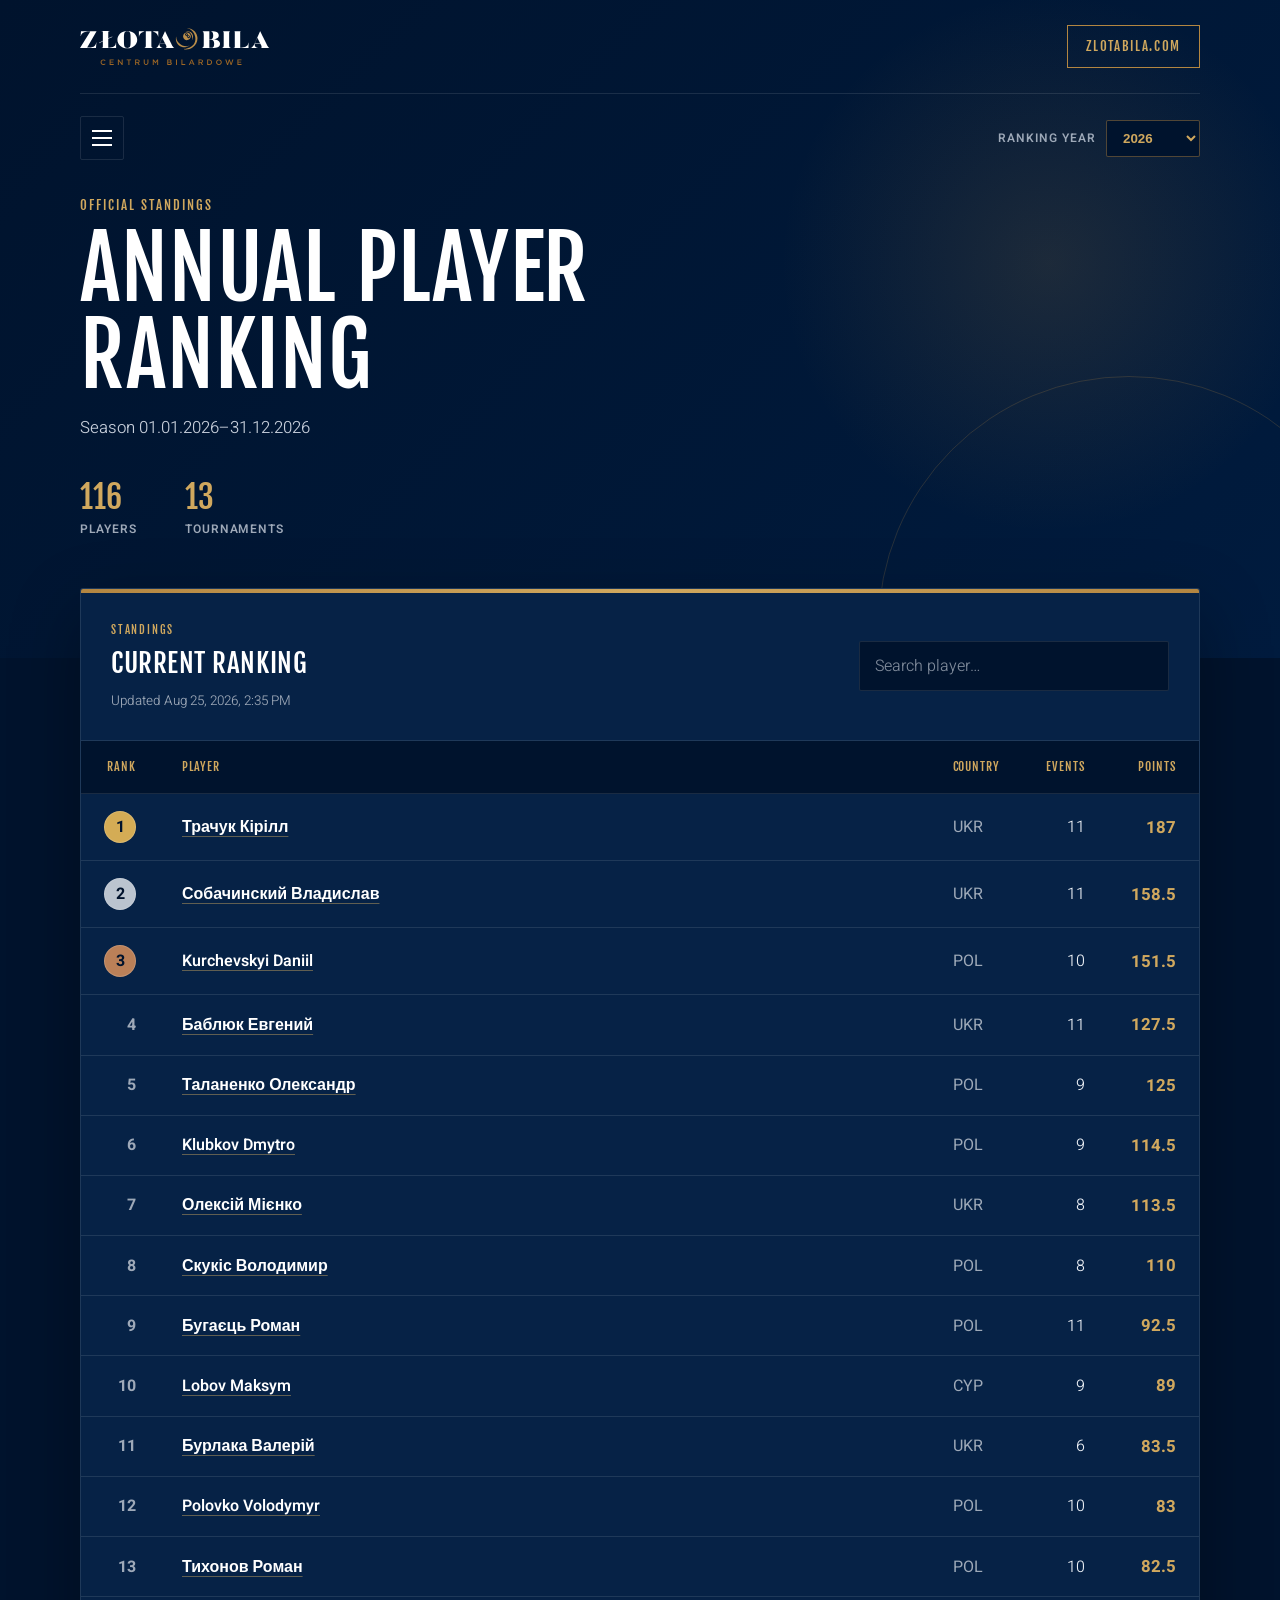
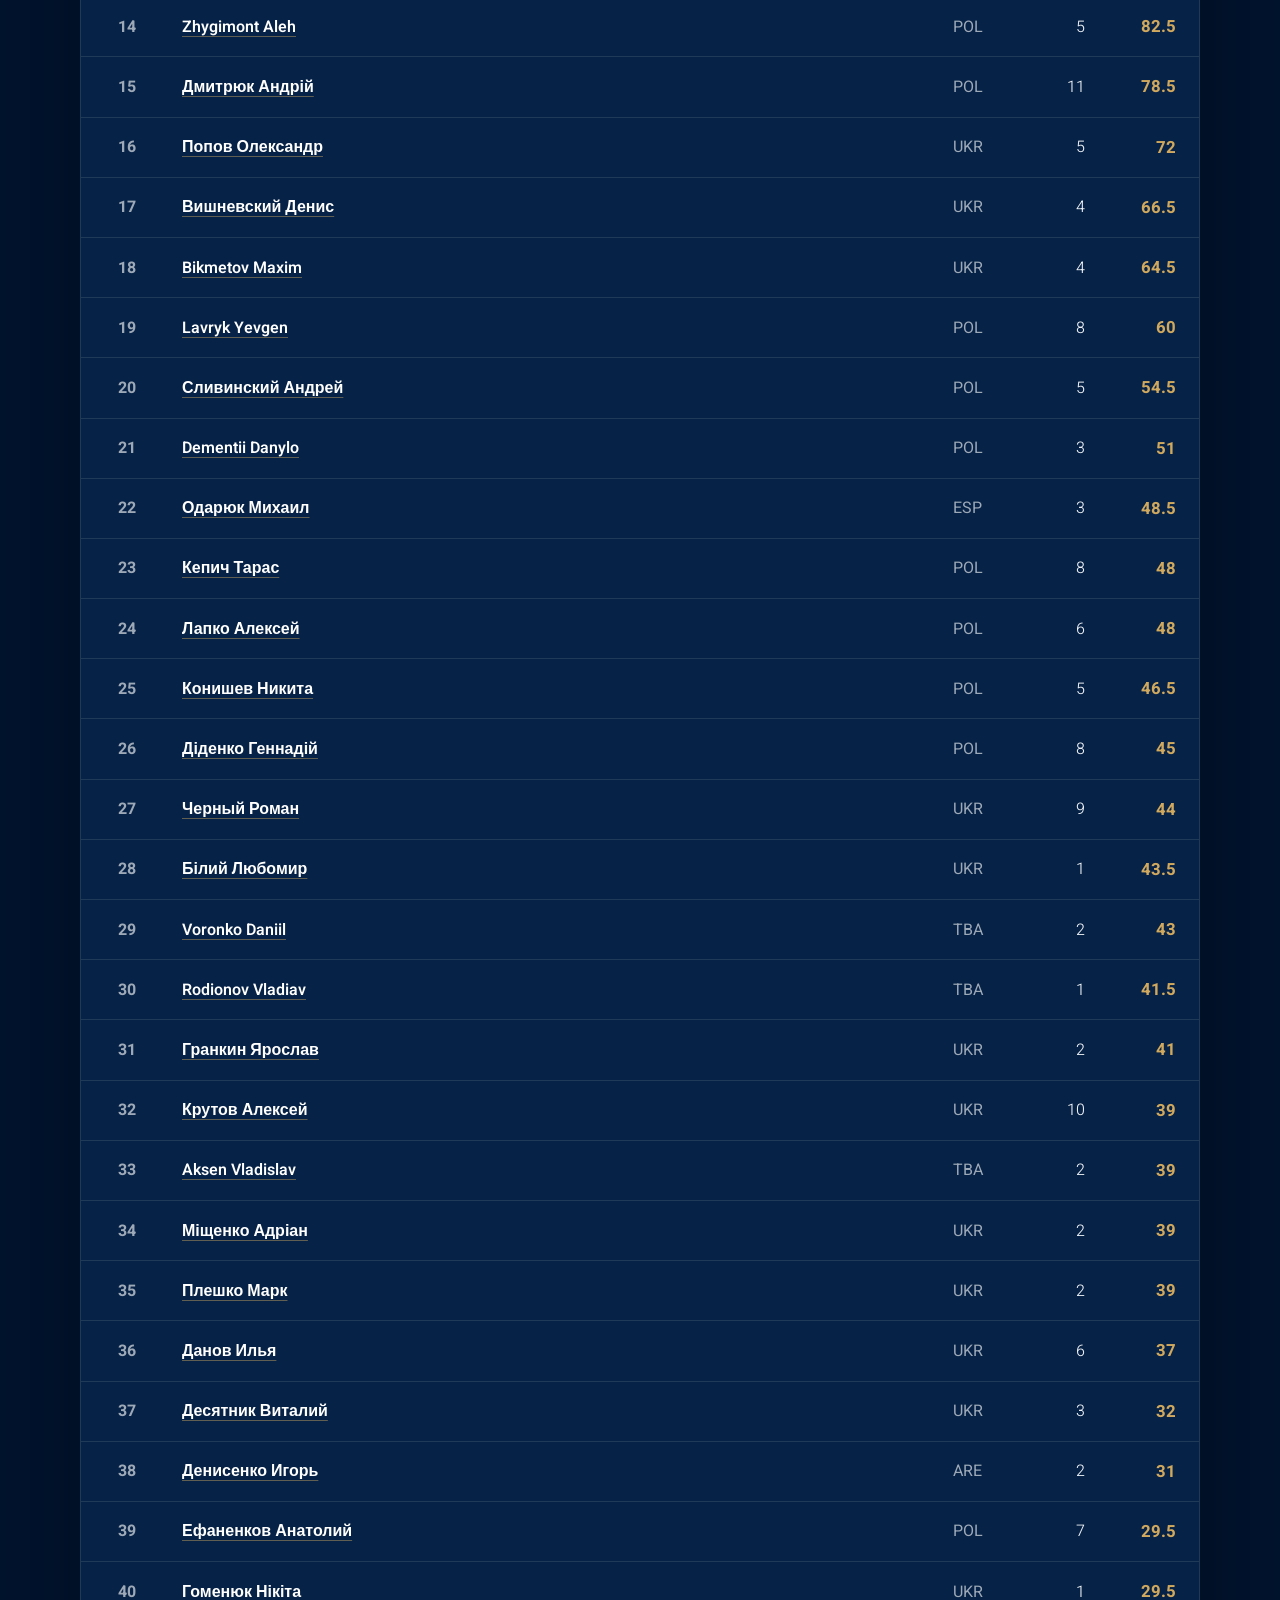
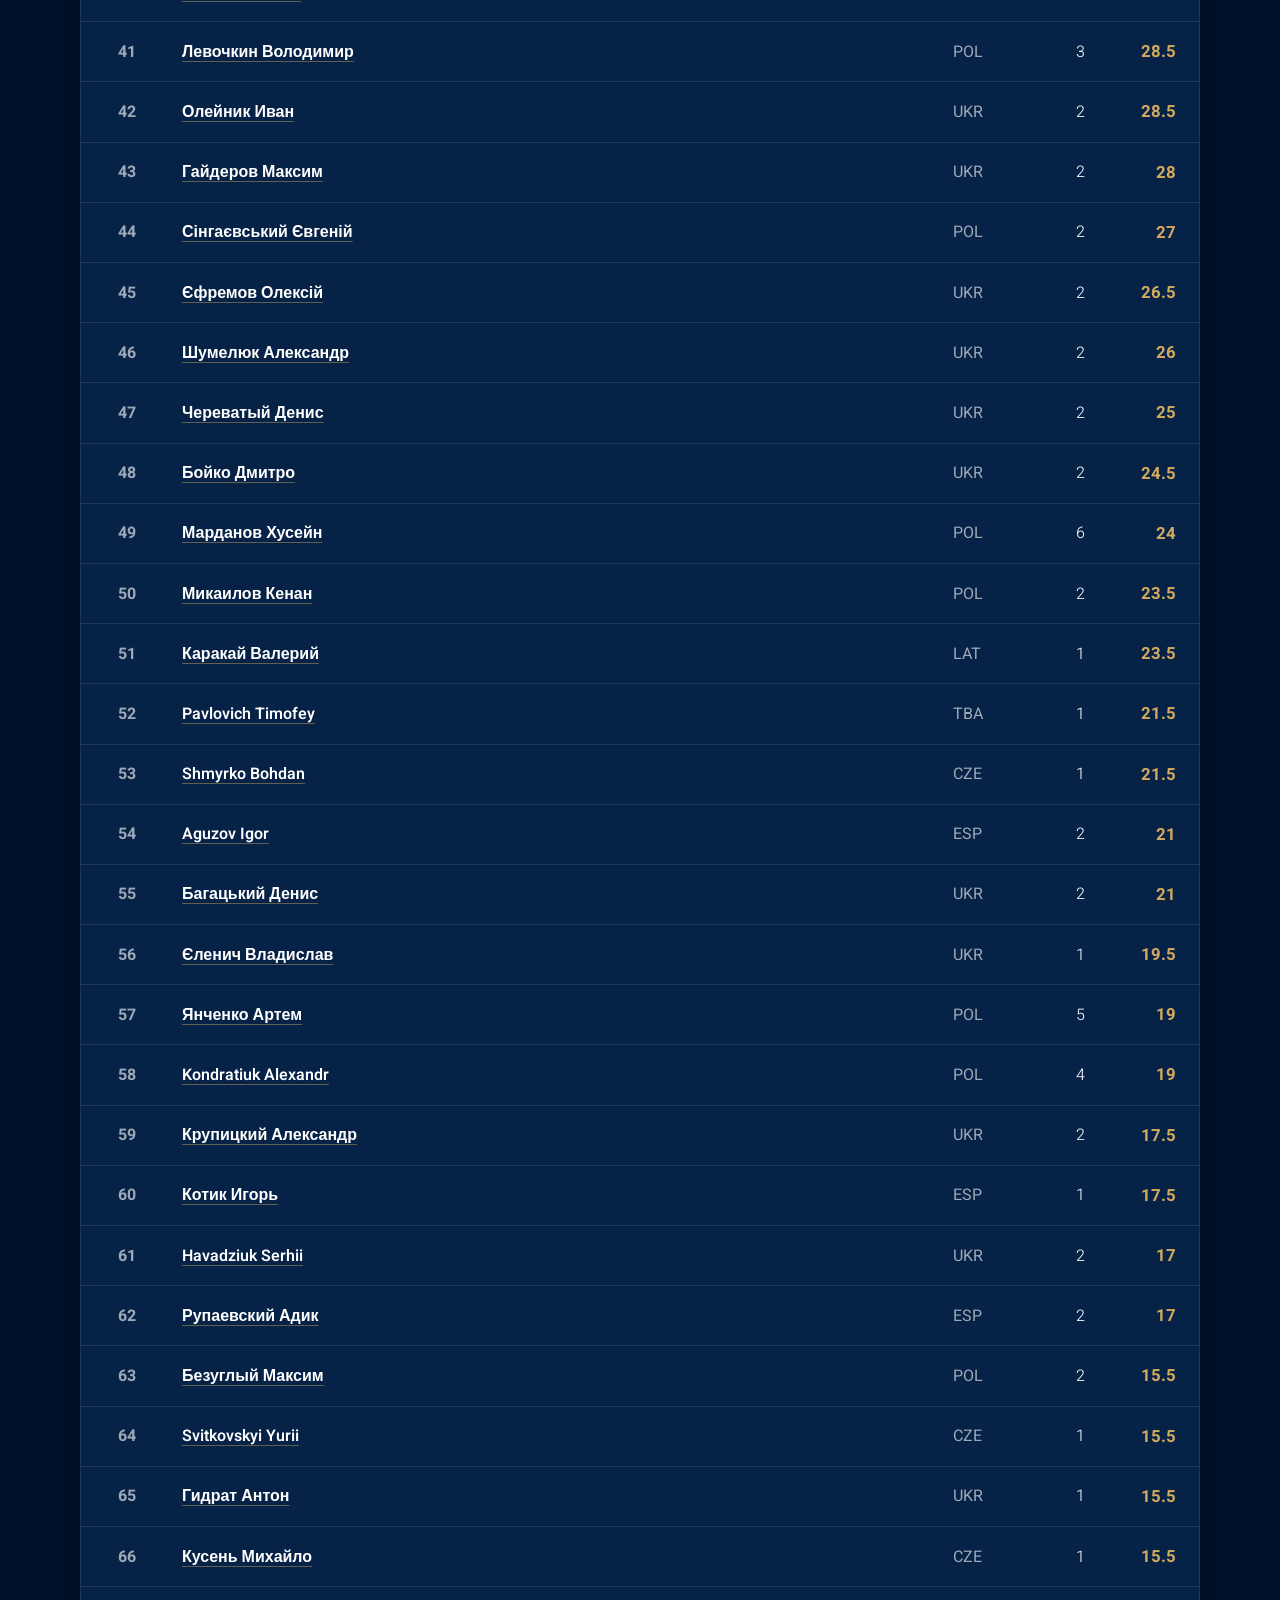
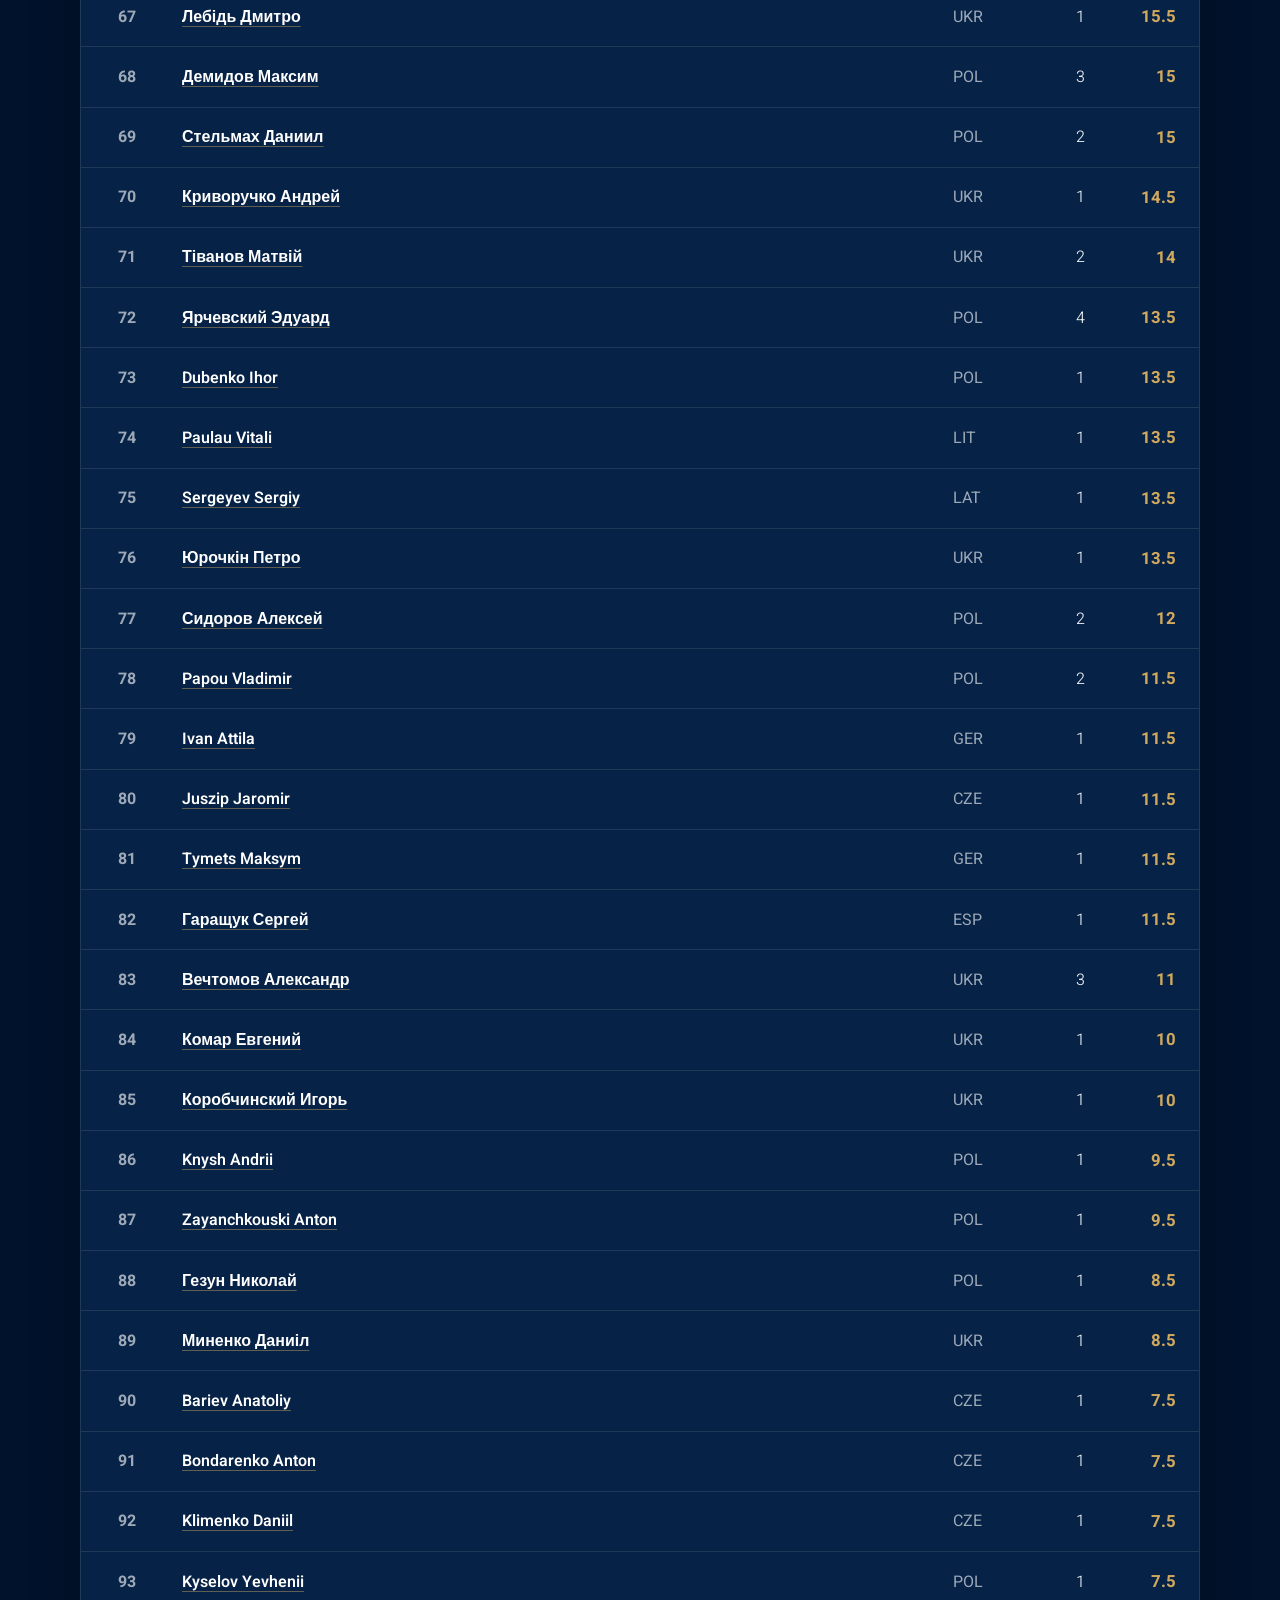
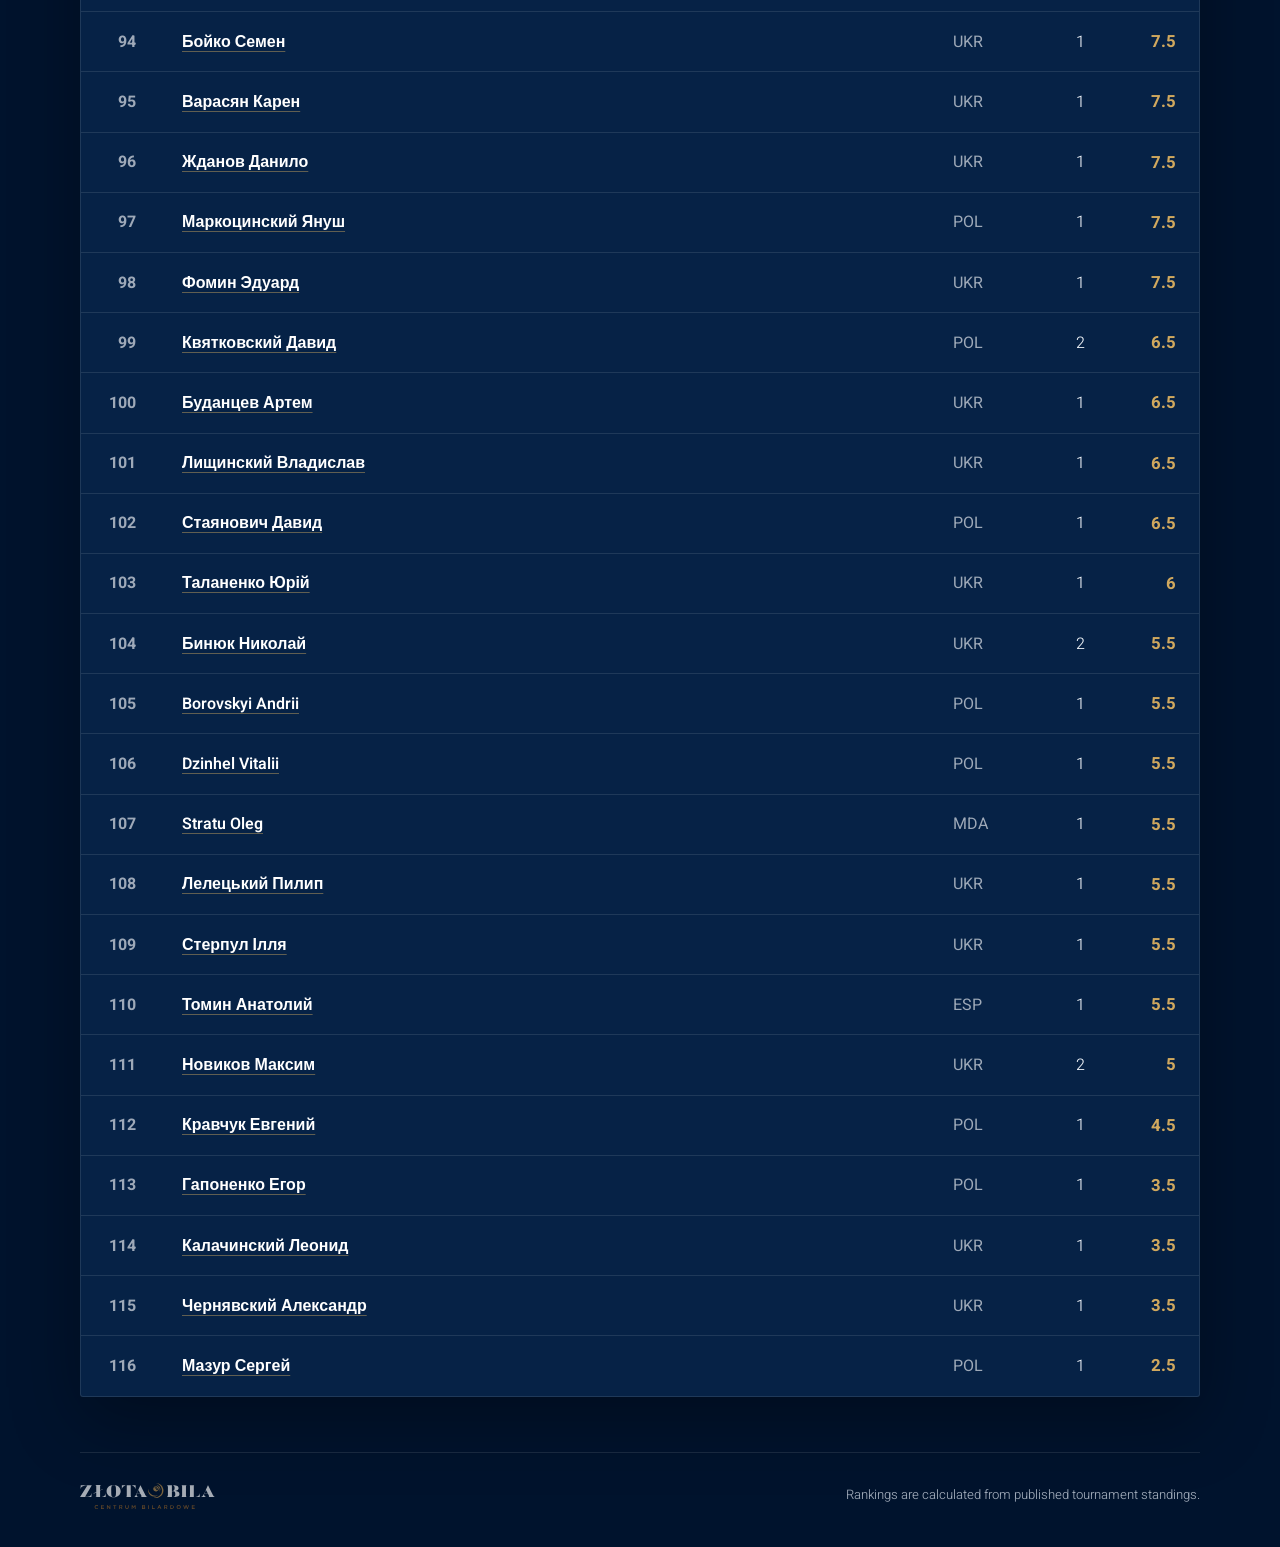
==== commit a3b45ddb: "feat: Separated the architecture for the years season" ====
--- a/docs/index.html
+++ b/docs/index.html
@@ -30,6 +30,7 @@
 
     <link rel="stylesheet" href="style.css">
     <script src="navigation.js" defer></script>
+    <script src="year-navigation.js" defer></script>
     <script src="app.js" defer></script>
 </head>
 
@@ -83,6 +84,9 @@
                         <a href="seasons.html">
                             Seasonal rankings
                         </a>
+                        <a href="disciplines.html">
+                            Discipline rankings
+                        </a>
                     </nav>
                 </div>
             </div>
--- a/docs/style.css
+++ b/docs/style.css
@@ -96,8 +96,37 @@
     position: relative;
     z-index: 3;
     display: flex;
+    min-height: 66px;
     align-items: center;
+    justify-content: space-between;
     padding-top: 22px;
+}
+
+.year-picker {
+    display: flex;
+    align-items: center;
+    gap: 10px;
+    color: var(--muted);
+    font-size: 0.75rem;
+    font-weight: 600;
+    letter-spacing: 0.08em;
+    text-transform: uppercase;
+}
+
+.year-picker select {
+    min-width: 92px;
+    padding: 9px 30px 9px 12px;
+    border: 1px solid rgb(179 134 65 / 45%);
+    border-radius: 2px;
+    background: var(--navy-dark);
+    color: var(--gold-light);
+    cursor: pointer;
+    font-weight: 700;
+}
+
+.year-picker select:focus-visible {
+    border-color: var(--gold-light);
+    outline: none;
 }
 
 .site-navigation {
@@ -304,6 +333,19 @@
     background: rgb(179 134 65 / 7%);
 }
 
+.discipline-picker {
+    min-width: 0;
+}
+
+.discipline-tabs {
+    flex-wrap: wrap;
+    border-radius: 18px;
+}
+
+.discipline-tabs .period-tab {
+    min-width: 0;
+}
+
 .period-tab {
     min-width: 100px;
     padding: 9px 18px;
@@ -346,6 +388,107 @@
     text-align: right;
 }
 
+.latest-podium {
+    padding: 26px 30px 30px;
+    border-bottom: 1px solid var(--border);
+    background:
+        linear-gradient(135deg, rgb(179 134 65 / 9%), transparent 55%),
+        var(--surface-light);
+}
+
+.podium-heading {
+    display: flex;
+    align-items: end;
+    justify-content: space-between;
+    gap: 24px;
+    margin-bottom: 20px;
+}
+
+.podium-heading h2 {
+    margin: 2px 0 0;
+    color: var(--white);
+    font-size: 1.45rem;
+}
+
+.podium-heading .updated {
+    margin-top: 3px;
+}
+
+.tournament-link {
+    color: var(--gold-light);
+    font-size: 0.85rem;
+    font-weight: 600;
+    text-underline-offset: 4px;
+}
+
+.tournament-link:hover,
+.tournament-link:focus-visible {
+    outline: none;
+    color: var(--white);
+}
+
+.podium-players {
+    display: grid;
+    grid-template-columns: repeat(4, minmax(0, 1fr));
+    gap: 10px;
+}
+
+.podium-player {
+    display: grid;
+    grid-template-columns: auto 1fr;
+    gap: 2px 12px;
+    align-items: center;
+    min-width: 0;
+    padding: 15px 16px;
+    border: 1px solid var(--border);
+    border-radius: 3px;
+    background: rgb(0 19 45 / 55%);
+}
+
+.podium-place {
+    display: grid;
+    grid-row: span 2;
+    width: 36px;
+    height: 36px;
+    place-items: center;
+    border-radius: 50%;
+    color: var(--navy-dark);
+    font-weight: 700;
+}
+
+.podium-place-1 .podium-place {
+    background: #d4ac55;
+}
+
+.podium-place-2 .podium-place {
+    background: #bbc4cf;
+}
+
+.podium-place-3 .podium-place {
+    background: #ba8058;
+}
+
+.podium-player-link {
+    overflow: hidden;
+    color: var(--white);
+    font-weight: 600;
+    text-overflow: ellipsis;
+    white-space: nowrap;
+}
+
+.podium-player-link:hover,
+.podium-player-link:focus-visible {
+    outline: none;
+    color: var(--gold-light);
+}
+
+.podium-country {
+    color: var(--muted);
+    font-size: 0.75rem;
+    font-weight: 600;
+    letter-spacing: 0.06em;
+}
+
 .seasonal-toolbar {
     border-bottom: 1px solid var(--border);
 }
@@ -353,6 +496,101 @@
 .annual-rank {
     color: var(--muted);
     font-weight: 600;
+}
+
+.profile-breakdowns {
+    display: grid;
+    grid-template-columns: repeat(2, minmax(0, 1fr));
+    gap: 22px;
+    margin-bottom: 22px;
+}
+
+.breakdown-card {
+    padding: 26px 28px;
+    border: 1px solid var(--border);
+    border-radius: 3px;
+    background: var(--surface);
+    box-shadow: var(--shadow);
+}
+
+.breakdown-card h2 {
+    margin: 0 0 20px;
+    color: var(--white);
+    font-size: 1.45rem;
+}
+
+.breakdown-list {
+    display: grid;
+    gap: 9px;
+}
+
+.breakdown-item {
+    position: relative;
+    min-height: 70px;
+    padding: 13px 72px 13px 15px;
+    border: 1px solid var(--border);
+    border-radius: 2px;
+    background: var(--navy-dark);
+}
+
+.breakdown-item h3 {
+    margin: 0;
+    color: var(--white);
+    font-size: 0.92rem;
+    font-weight: 600;
+}
+
+.breakdown-item p,
+.breakdown-empty {
+    margin: 4px 0 0;
+    color: var(--muted);
+    font-size: 0.8rem;
+}
+
+.breakdown-item strong {
+    position: absolute;
+    top: 50%;
+    right: 16px;
+    color: var(--gold-light);
+    font-family: "Fjalla One", sans-serif;
+    font-size: 1.35rem;
+    font-weight: 500;
+    transform: translateY(-50%);
+}
+
+.history-card {
+    margin-top: 0;
+}
+
+.history-table {
+    min-width: 820px;
+}
+
+.history-table td:nth-child(2) {
+    width: 100%;
+    white-space: normal;
+}
+
+.back-link {
+    padding: 10px 15px;
+    border: 1px solid rgb(179 134 65 / 55%);
+    border-radius: 2px;
+    color: var(--gold-light);
+    font-size: 0.82rem;
+    font-weight: 600;
+    text-decoration: none;
+}
+
+.back-link:hover,
+.back-link:focus-visible {
+    outline: none;
+    background: var(--gold);
+    color: var(--navy-dark);
+}
+
+.profile-error {
+    border: 1px solid rgb(255 179 179 / 35%);
+    background: var(--danger-background);
 }
 
 .gold-line {
@@ -479,6 +717,20 @@
     font-weight: 600;
 }
 
+.player-link {
+    color: inherit;
+    text-decoration-color: rgb(208 168 94 / 45%);
+    text-decoration-thickness: 1px;
+    text-underline-offset: 4px;
+}
+
+.player-link:hover,
+.player-link:focus-visible {
+    outline: none;
+    color: var(--gold-light);
+    text-decoration-color: var(--gold-light);
+}
+
 .country {
     color: var(--muted);
     font-weight: 400;
@@ -581,7 +833,12 @@
     }
 
     .ranking-navigation-row {
+        min-height: 56px;
         padding-top: 16px;
+    }
+
+    .year-picker span {
+        display: none;
     }
 
     .menu-button {
@@ -623,12 +880,26 @@
         padding: 20px;
     }
 
+    .profile-breakdowns {
+        grid-template-columns: 1fr;
+    }
+
+    .breakdown-card {
+        padding: 22px 20px;
+    }
+
     .period-tabs {
         display: grid;
         grid-template-columns: repeat(3, 1fr);
         width: 100%;
     }
 
+    .discipline-tabs {
+        display: grid;
+        grid-template-columns: 1fr;
+        border-radius: 16px;
+    }
+
     .period-tab {
         min-width: 0;
         padding-inline: 8px;
@@ -636,6 +907,20 @@
 
     .comparison-note {
         text-align: left;
+    }
+
+    .latest-podium {
+        padding: 22px 20px;
+    }
+
+    .podium-heading {
+        align-items: flex-start;
+        flex-direction: column;
+        gap: 10px;
+    }
+
+    .podium-players {
+        grid-template-columns: repeat(2, minmax(0, 1fr));
     }
 
     .search {
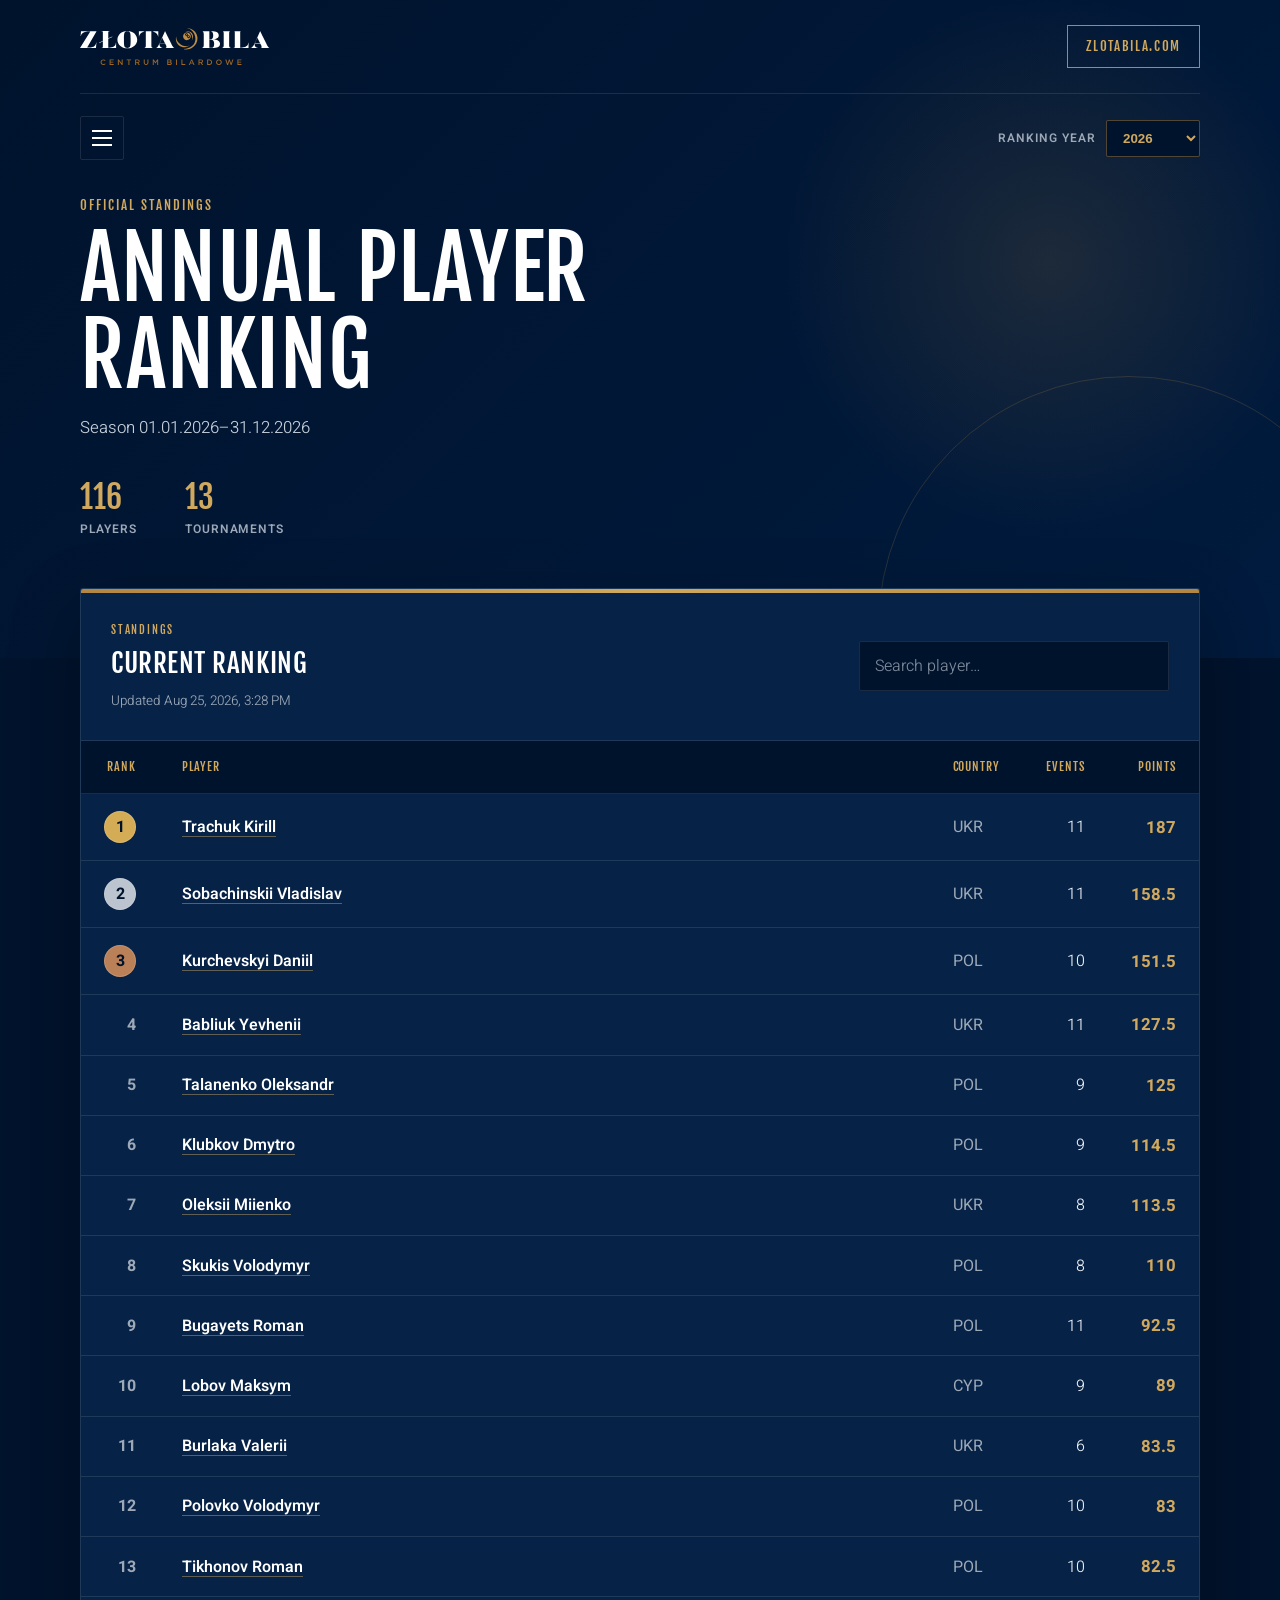
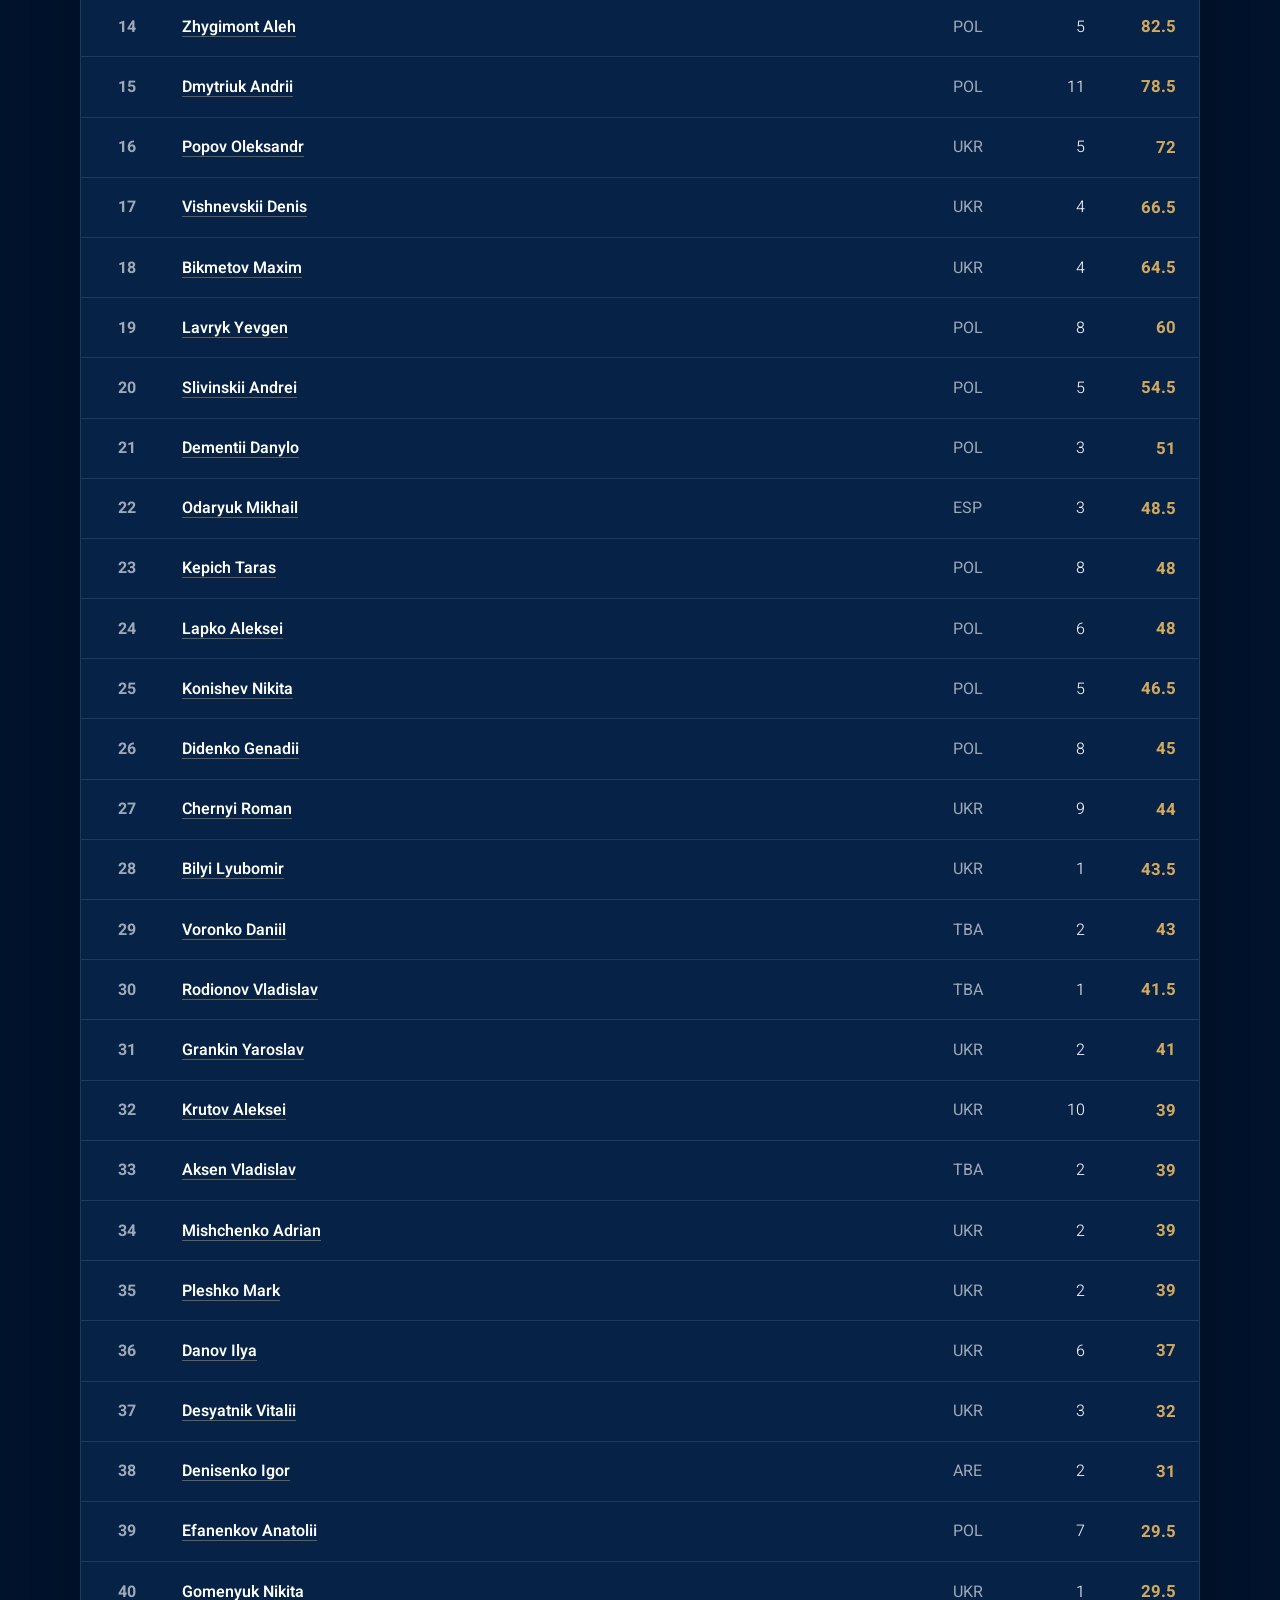
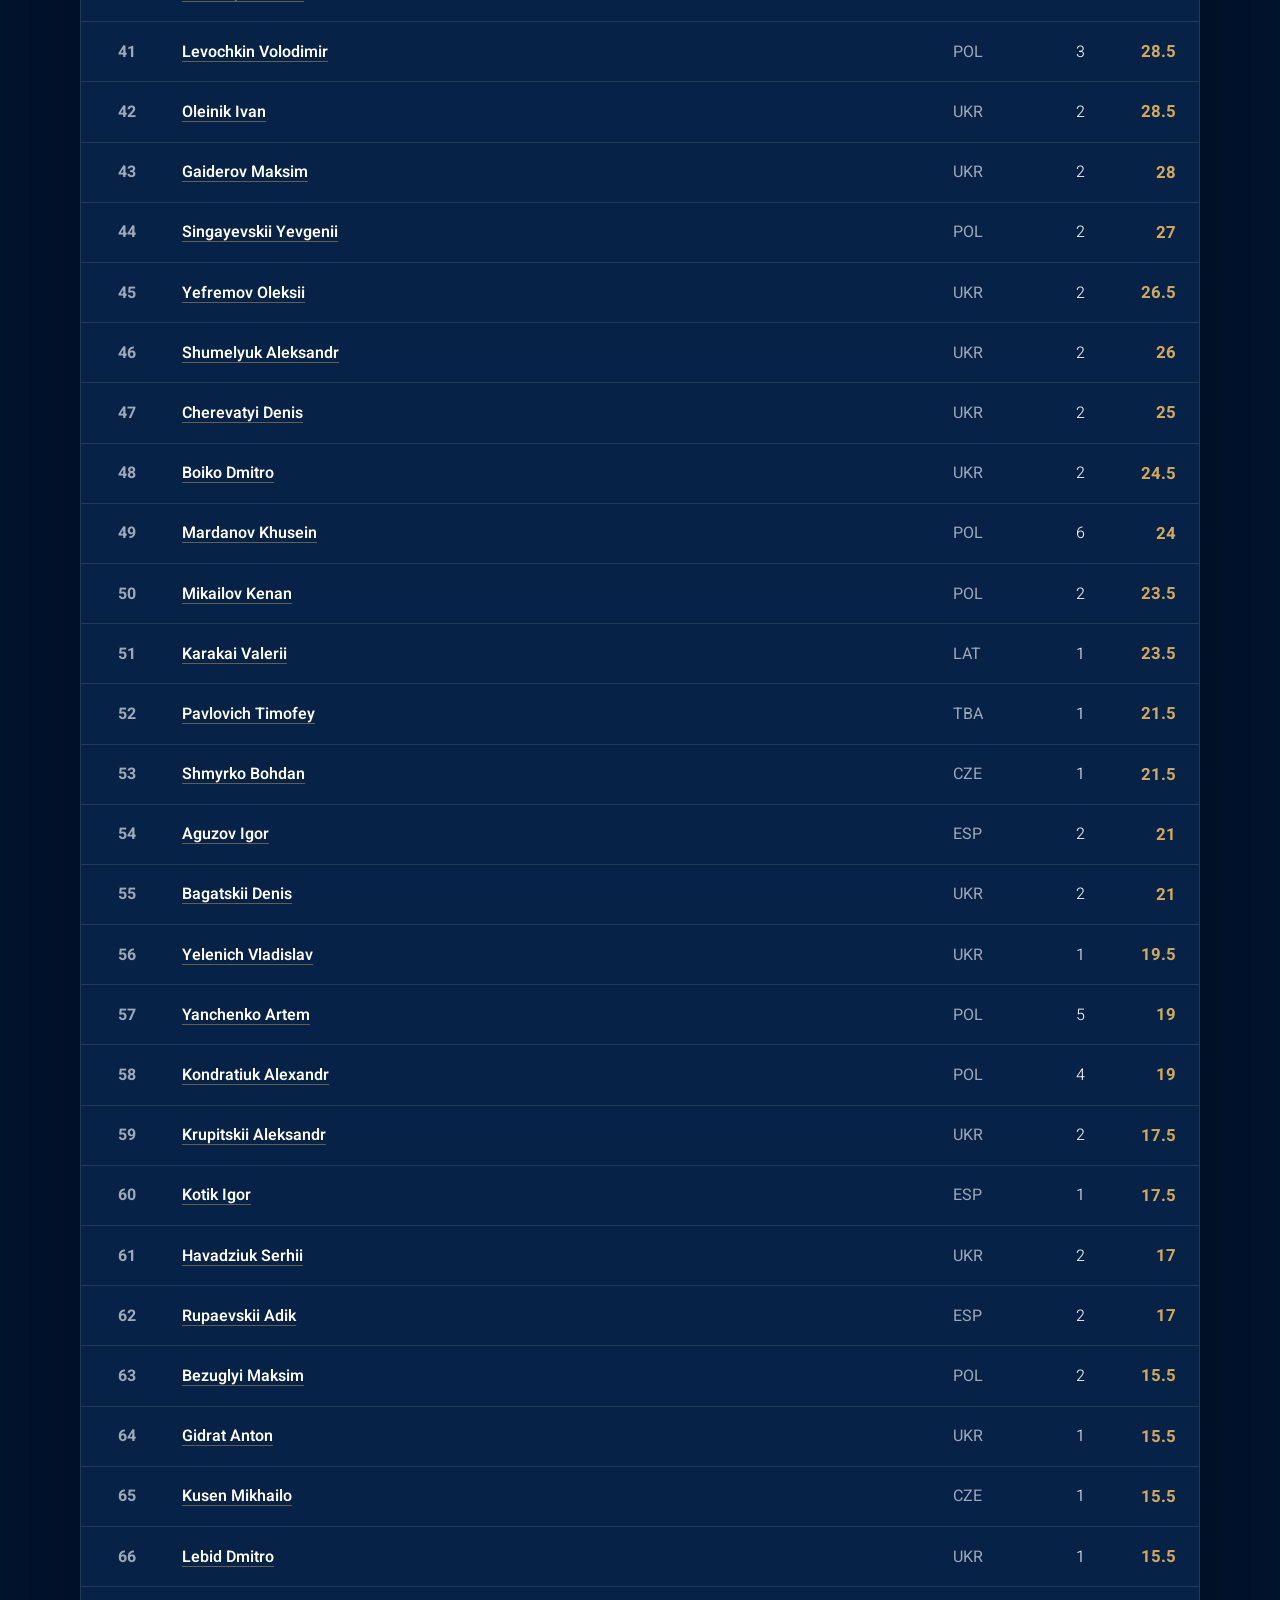
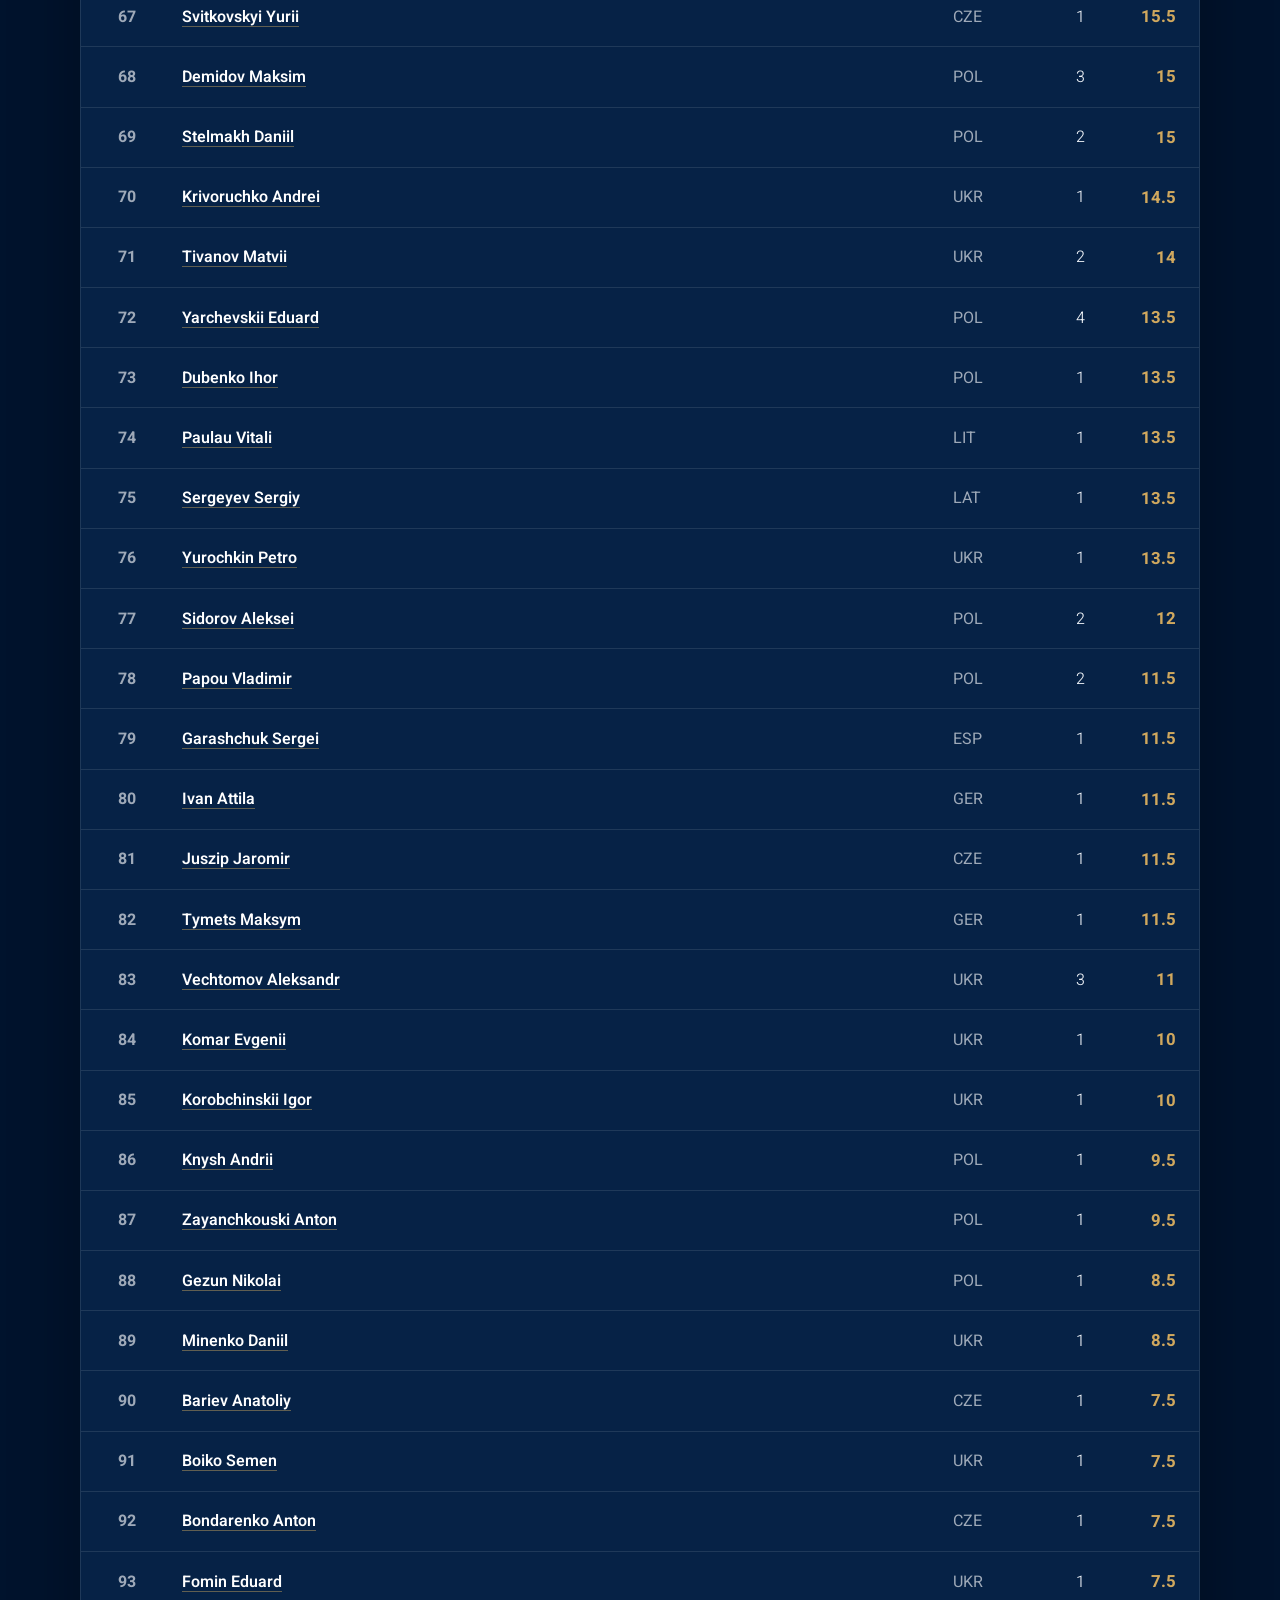
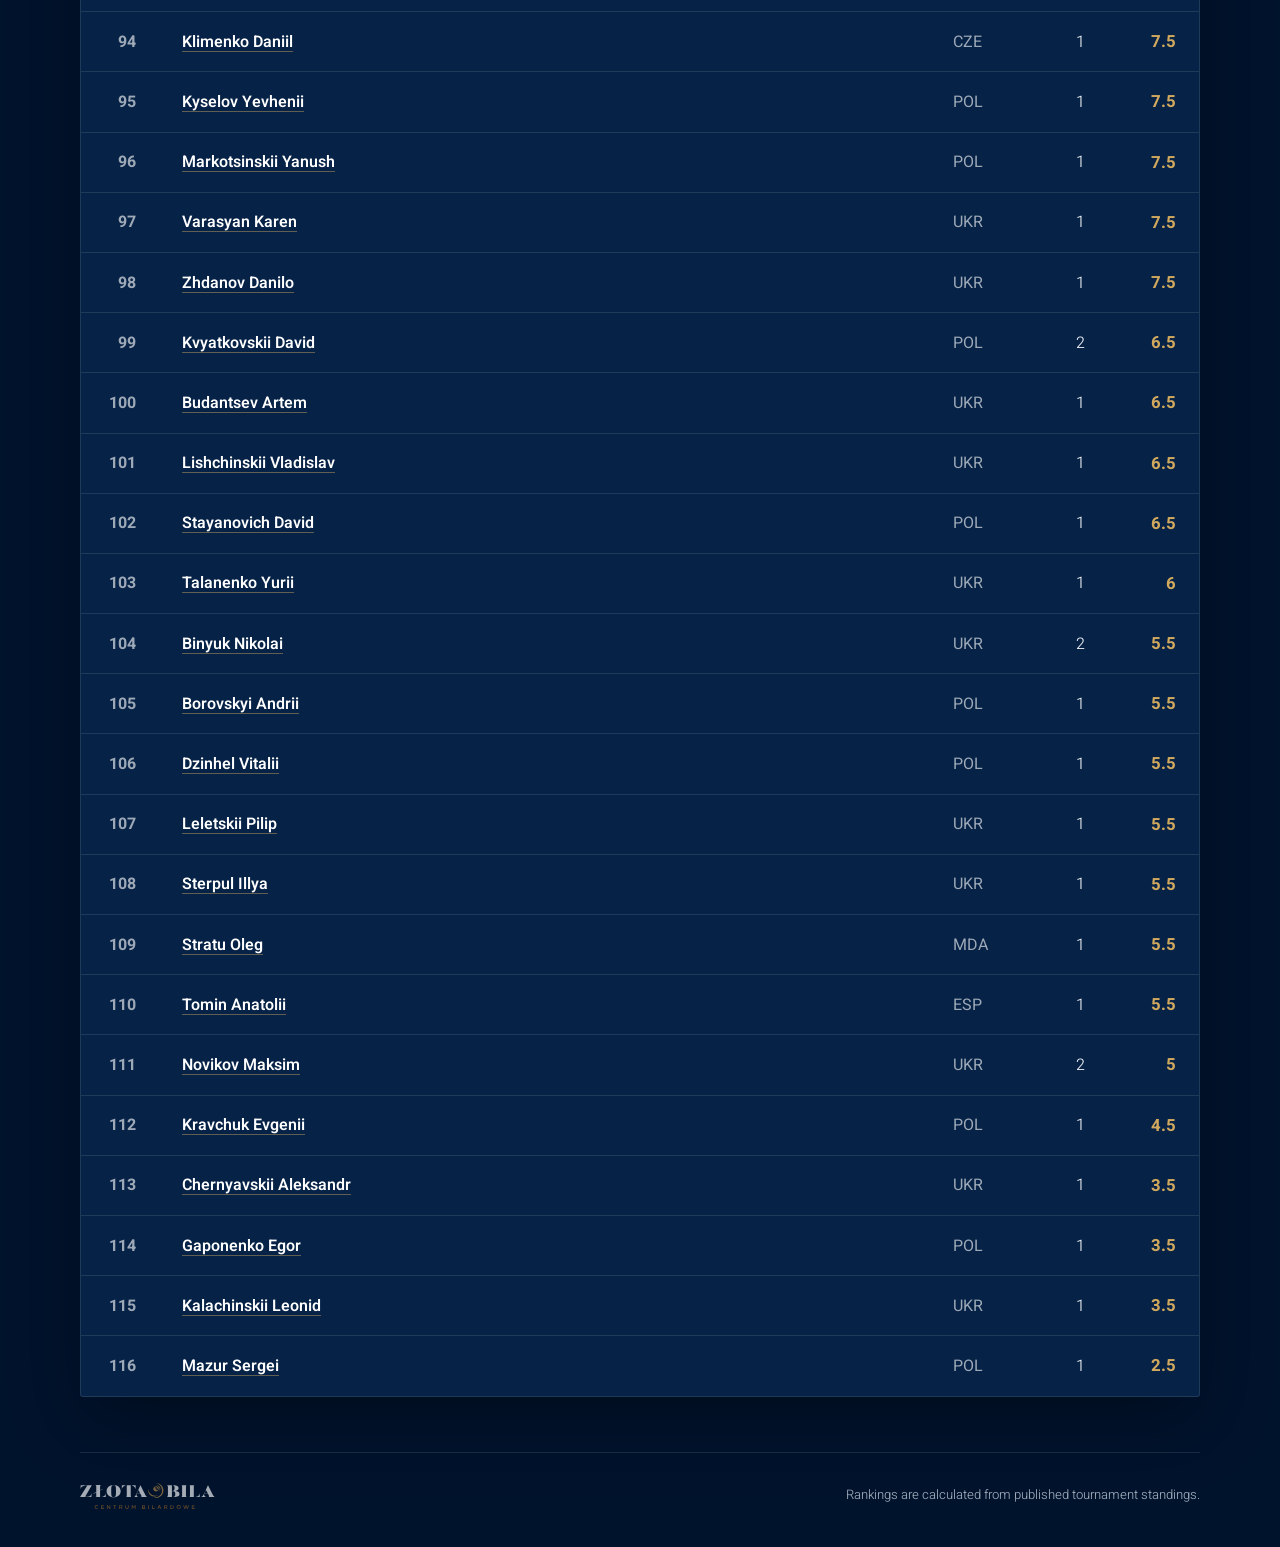
==== commit e92c07c3: "style: Improvement for the phone version" ====
--- a/docs/index.html
+++ b/docs/index.html
@@ -154,7 +154,7 @@
             ></div>
 
             <div class="table-wrapper">
-                <table>
+                <table class="ranking-table">
                     <thead>
                         <tr>
                             <th class="number-column">Rank</th>
--- a/docs/style.css
+++ b/docs/style.css
@@ -936,6 +936,55 @@
         min-width: 500px;
     }
 
+    .ranking-table,
+    .seasonal-table {
+        min-width: 0;
+        table-layout: fixed;
+    }
+
+    .ranking-table th,
+    .ranking-table td,
+    .seasonal-table th,
+    .seasonal-table td {
+        padding-inline: 7px;
+    }
+
+    .ranking-table .rank,
+    .seasonal-table .rank {
+        width: 48px;
+    }
+
+    .ranking-table th:nth-child(4),
+    .ranking-table td:nth-child(4),
+    .seasonal-table th:nth-child(4),
+    .seasonal-table td:nth-child(4) {
+        width: 56px;
+    }
+
+    .ranking-table th:nth-child(5),
+    .ranking-table td:nth-child(5),
+    .seasonal-table th:nth-child(5),
+    .seasonal-table td:nth-child(5) {
+        width: 64px;
+    }
+
+    .ranking-table .player,
+    .seasonal-table .player {
+        width: auto;
+    }
+
+    .ranking-table .player-link,
+    .seasonal-table .player-link {
+        white-space: normal;
+        overflow-wrap: anywhere;
+    }
+
+    .ranking-table th,
+    .seasonal-table th {
+        font-size: 0.68rem;
+        letter-spacing: 0.04em;
+    }
+
     th:nth-child(3),
     td:nth-child(3) {
         display: none;
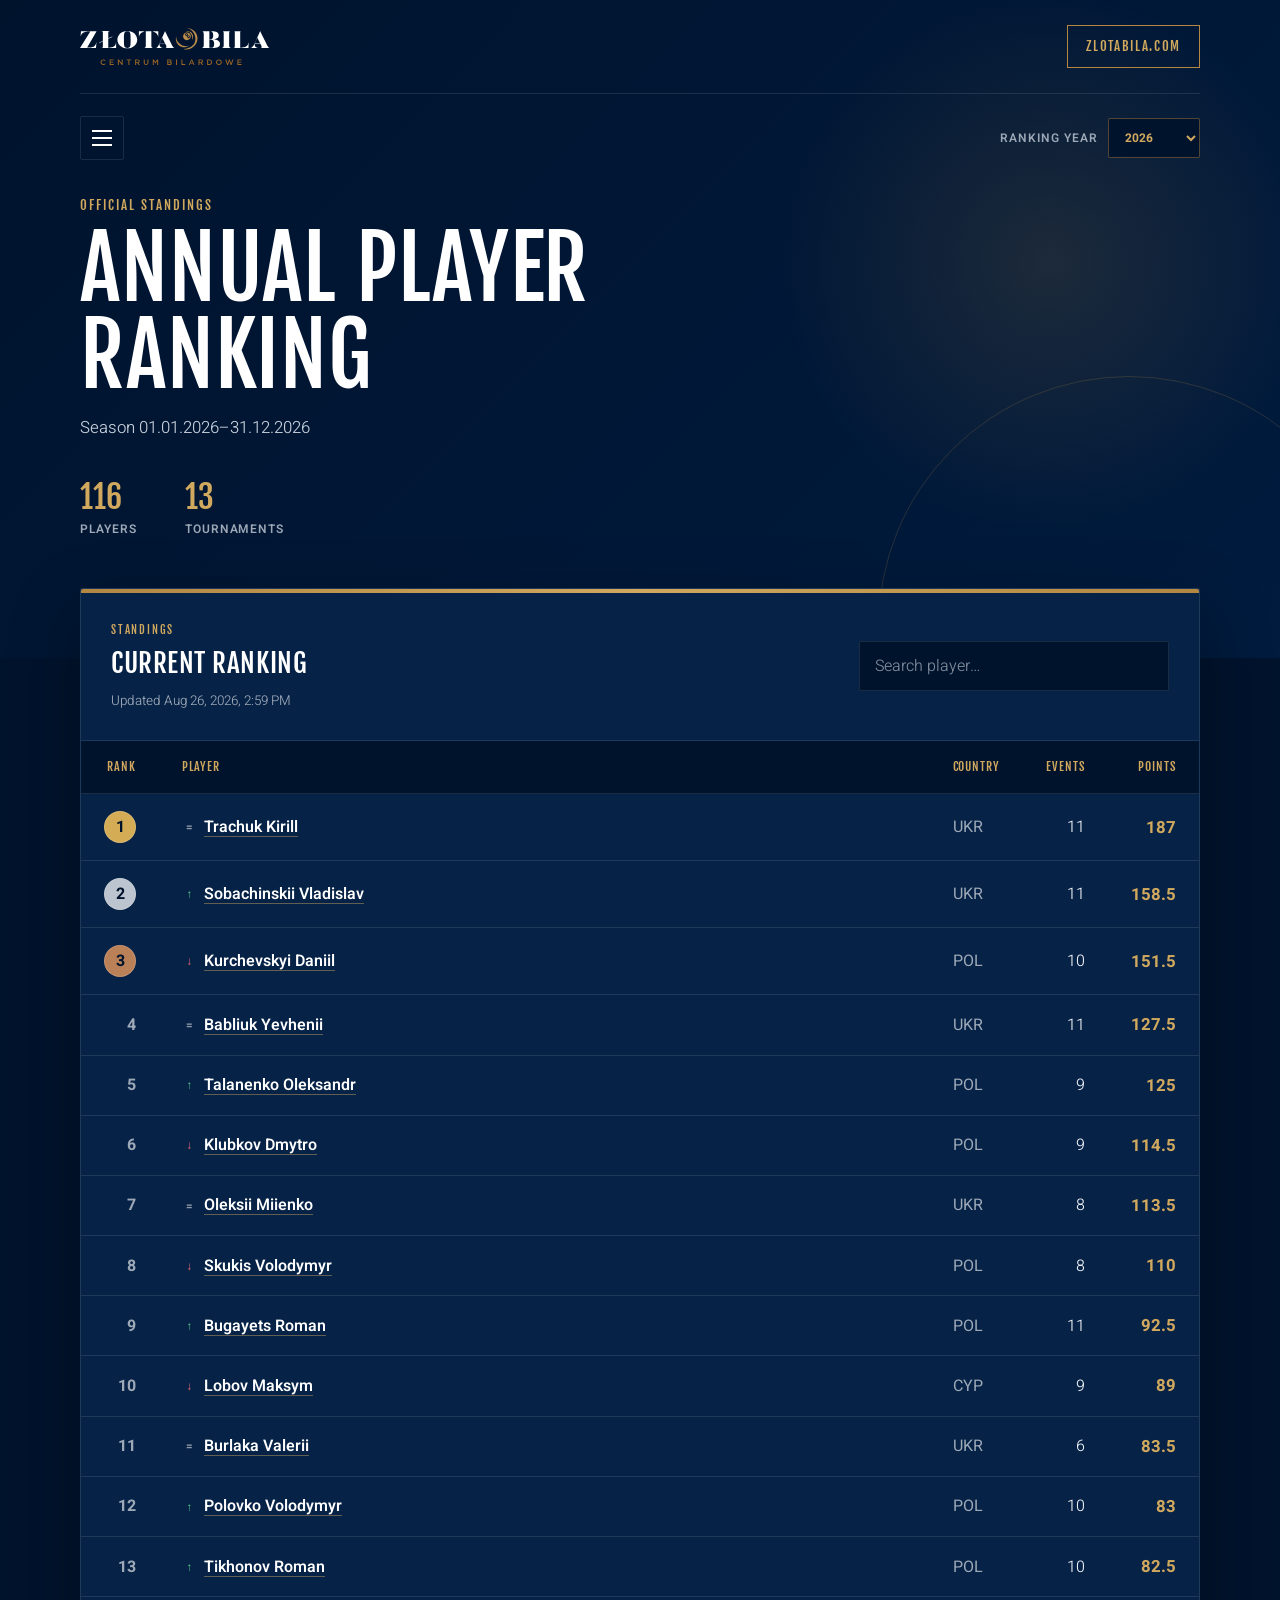
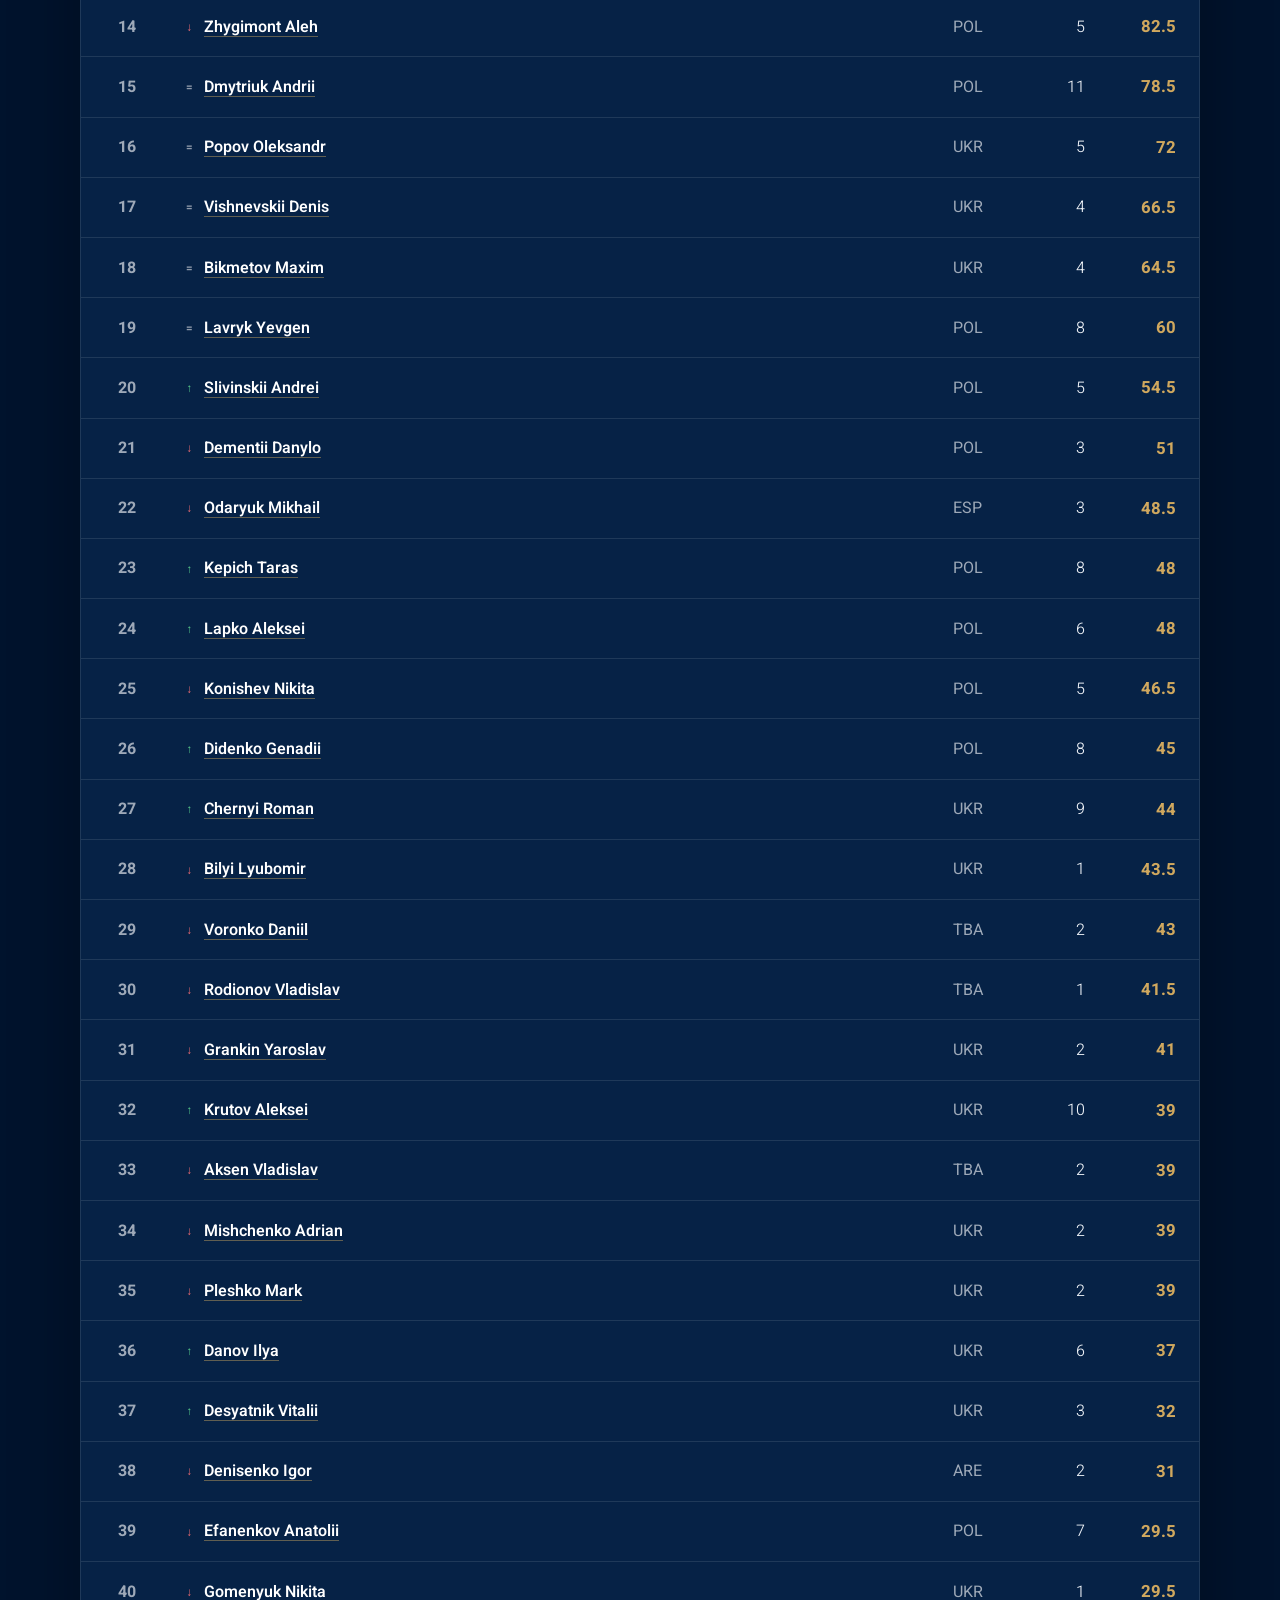
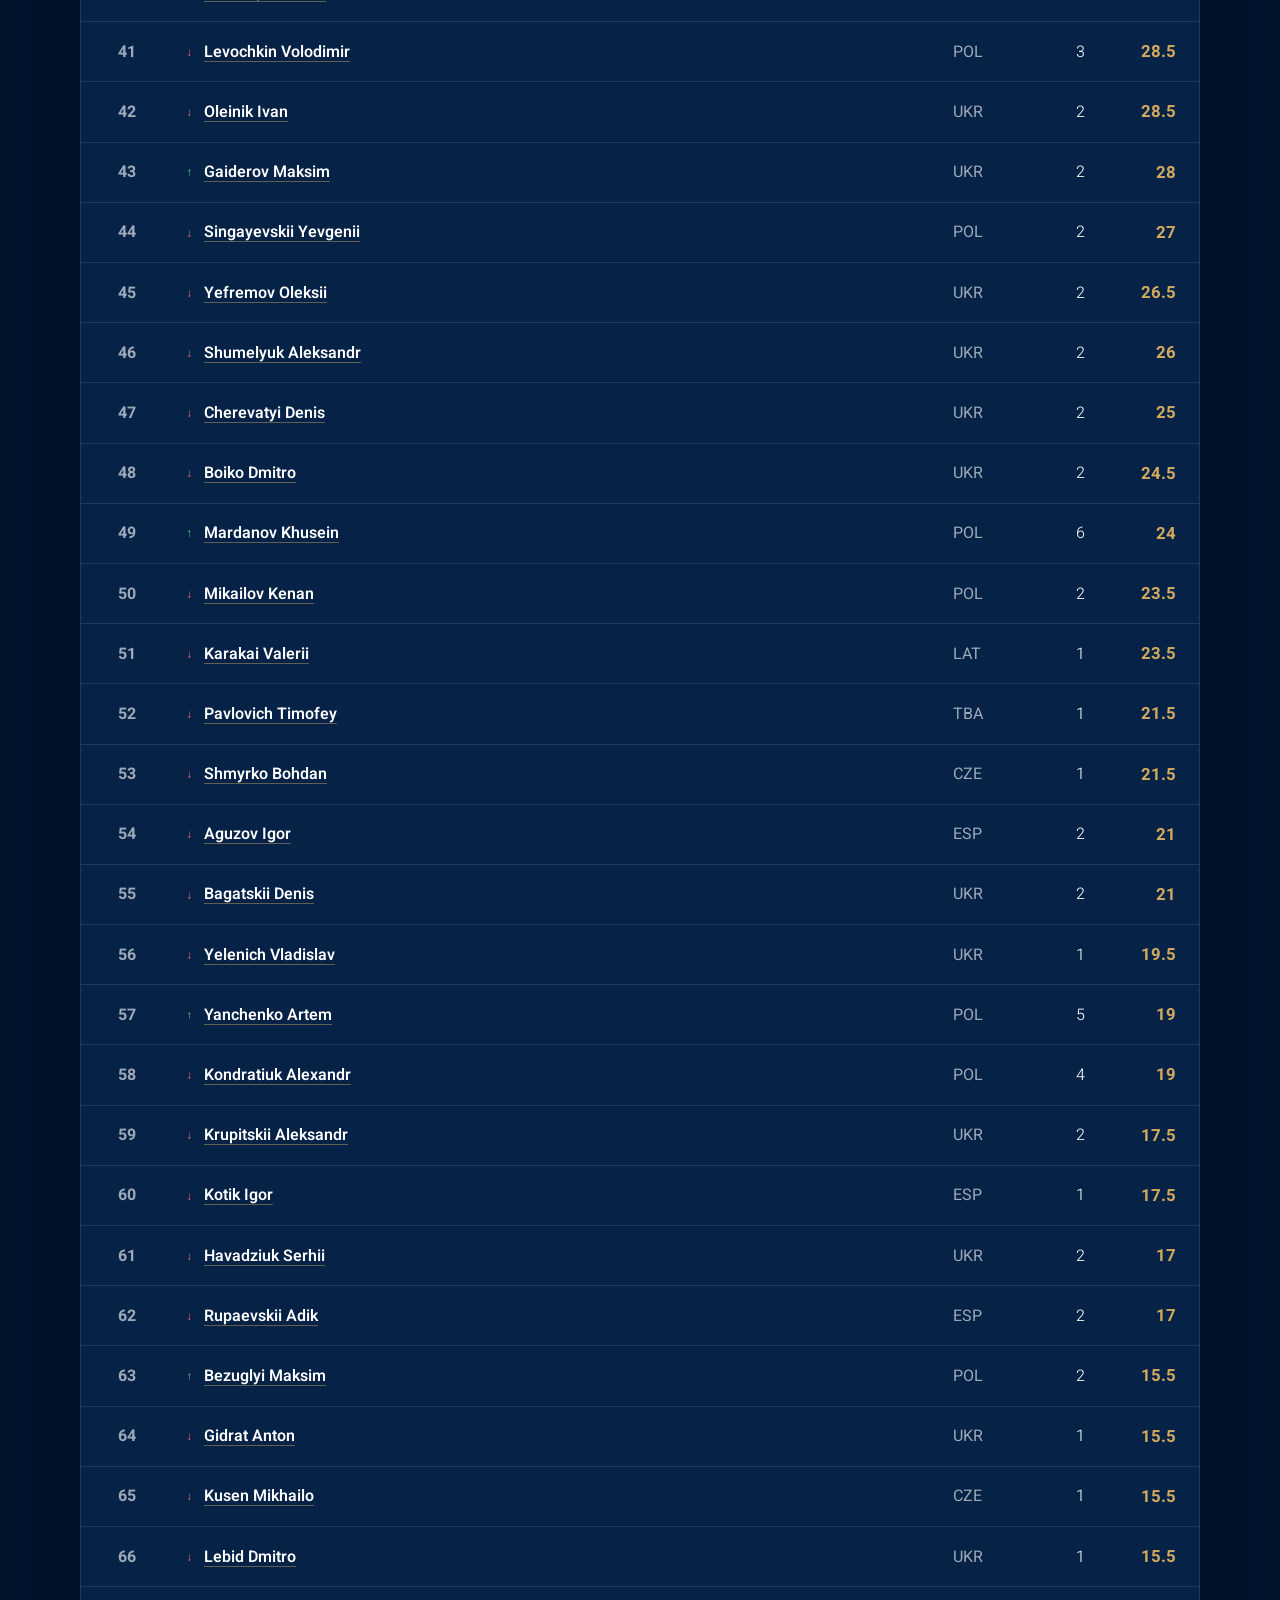
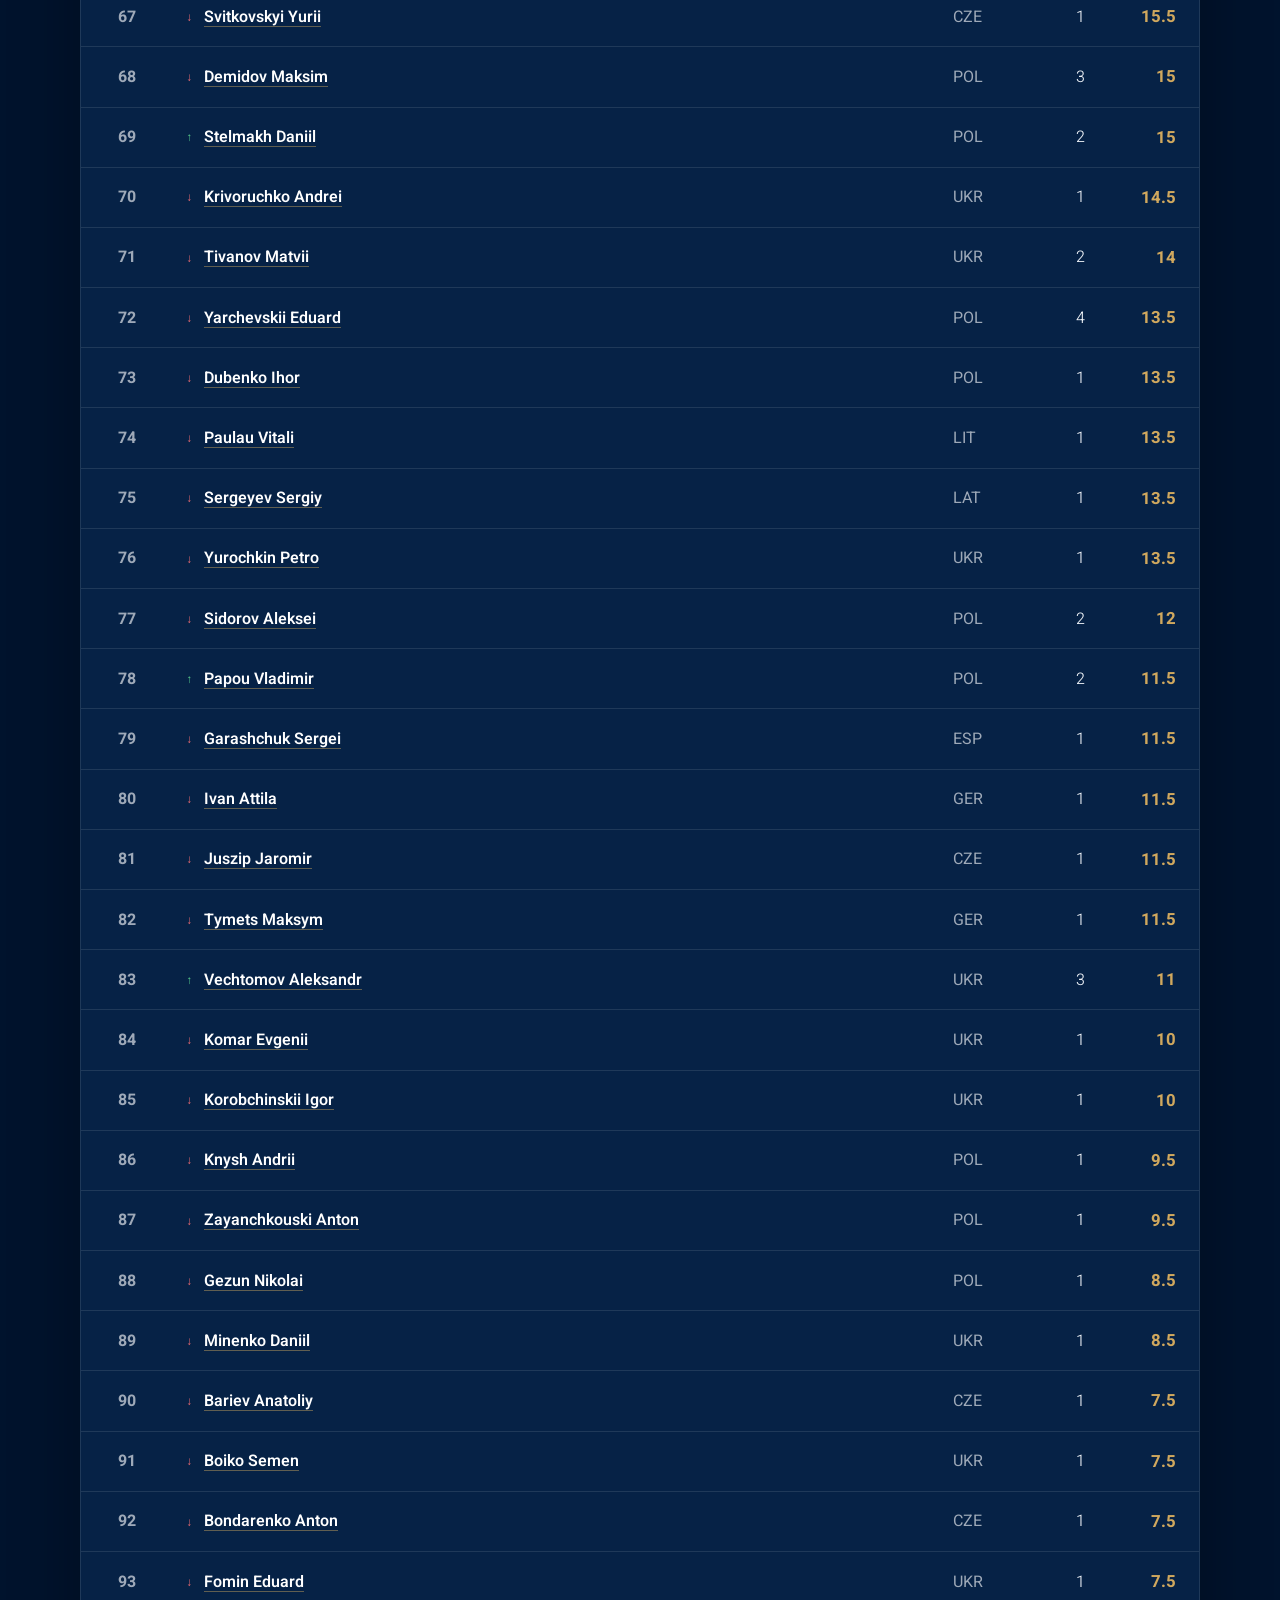
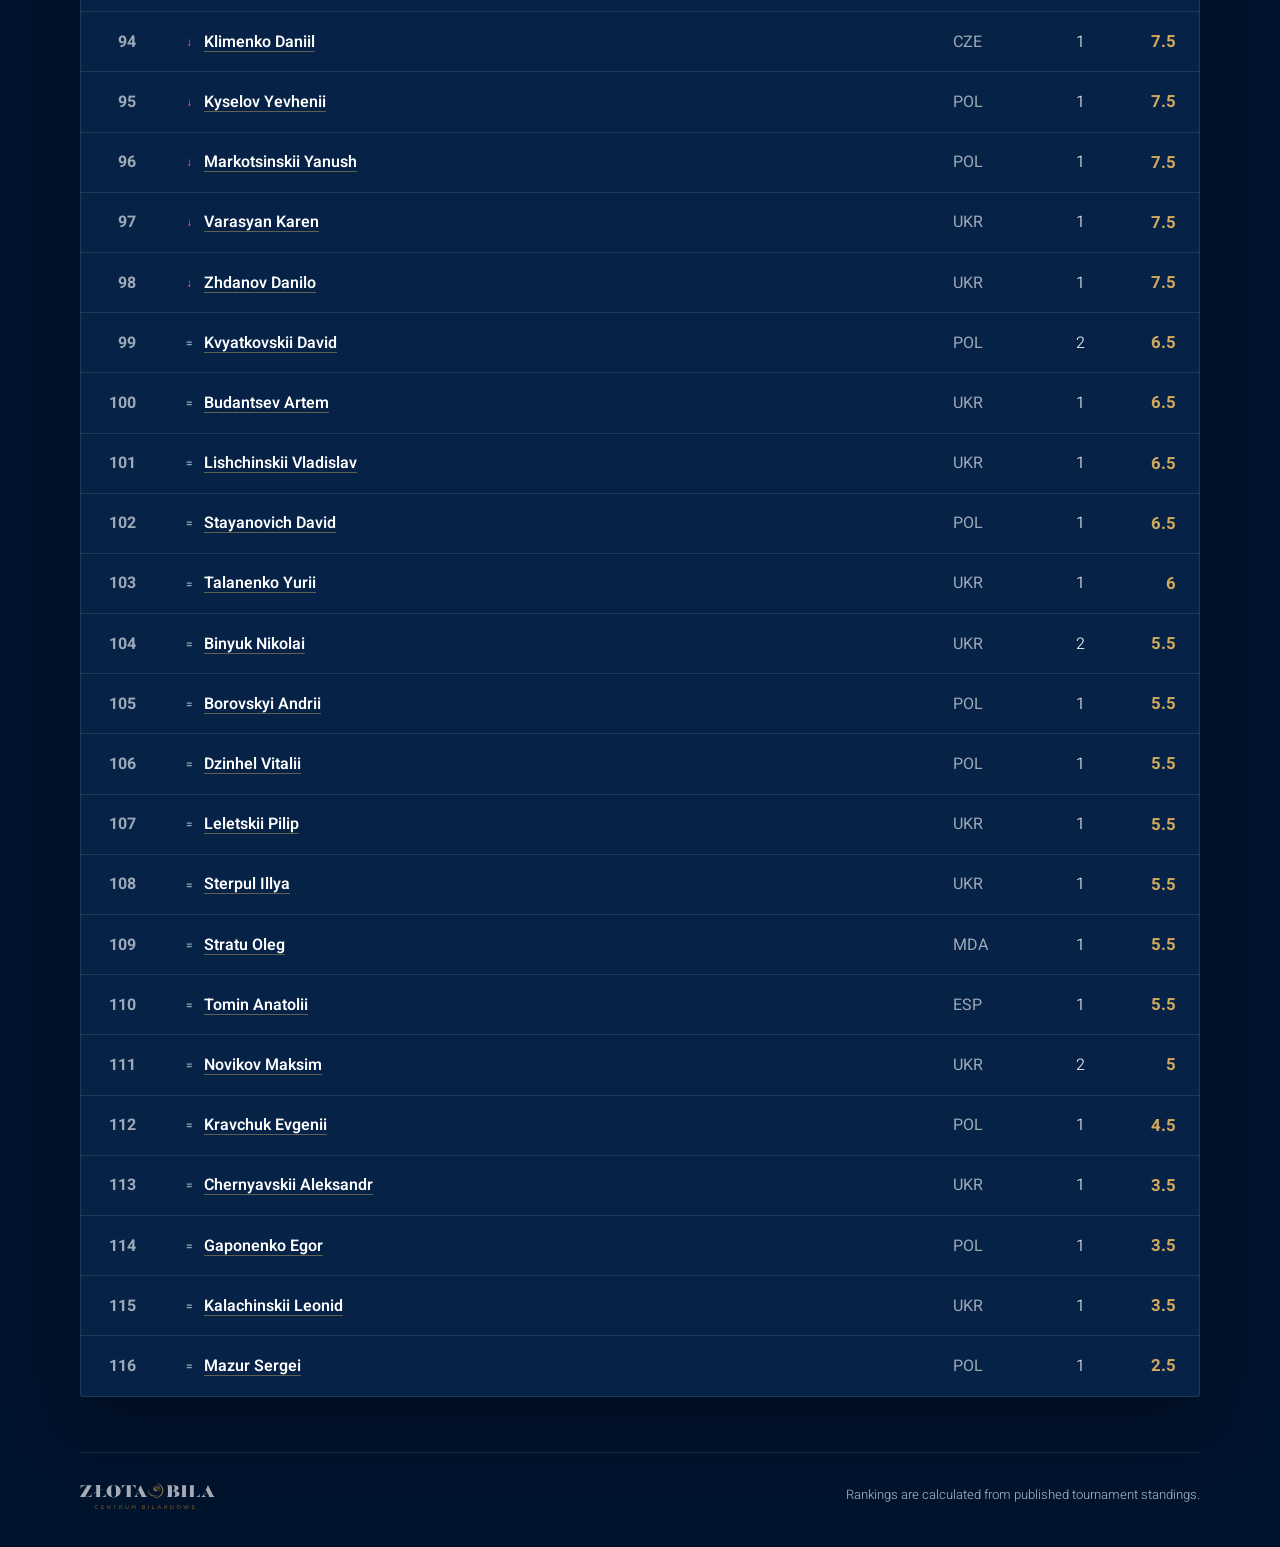
==== commit 2f3ea903: "feat: Head-2-Head page" ====
--- a/docs/index.html
+++ b/docs/index.html
@@ -87,6 +87,7 @@
                         <a href="disciplines.html">
                             Discipline rankings
                         </a>
+                        <a href="head-to-head.html">Head-2-Head</a>
                     </nav>
                 </div>
             </div>
--- a/docs/style.css
+++ b/docs/style.css
@@ -39,7 +39,8 @@
 }
 
 button,
-input {
+input,
+select {
     font: inherit;
 }
 
@@ -562,6 +563,73 @@
     margin-top: 0;
 }
 
+.recorded-match-list {
+    display: grid;
+    grid-template-columns: repeat(2, minmax(0, 1fr));
+    gap: 1px;
+    background: var(--border);
+}
+
+.recorded-match {
+    display: grid;
+    grid-template-columns: 1fr auto;
+    gap: 8px 18px;
+    align-items: center;
+    min-width: 0;
+    padding: 20px 22px;
+    background: var(--surface);
+}
+
+.recorded-match-information {
+    min-width: 0;
+}
+
+.recorded-match-meta,
+.recorded-match-details {
+    margin: 0;
+    color: var(--muted);
+    font-size: 0.75rem;
+}
+
+.recorded-opponent {
+    display: block;
+    margin: 3px 0;
+    overflow: hidden;
+    color: var(--white);
+    font-size: 1rem;
+    font-weight: 600;
+    text-overflow: ellipsis;
+    white-space: nowrap;
+}
+
+.recorded-opponent:hover,
+.recorded-opponent:focus-visible {
+    outline: none;
+    color: var(--gold-light);
+}
+
+.recorded-score {
+    color: var(--gold-light);
+    font-family: "Fjalla One", sans-serif;
+    font-size: 1.35rem;
+    font-weight: 500;
+}
+
+.watch-match-link {
+    grid-column: 1 / -1;
+    justify-self: start;
+    color: var(--gold-light);
+    font-size: 0.8rem;
+    font-weight: 600;
+    text-underline-offset: 4px;
+}
+
+.watch-match-link:hover,
+.watch-match-link:focus-visible {
+    outline: none;
+    color: var(--white);
+}
+
 .history-table {
     min-width: 820px;
 }
@@ -569,6 +637,199 @@
 .history-table td:nth-child(2) {
     width: 100%;
     white-space: normal;
+}
+
+.recording-count {
+    display: block;
+    margin-top: 5px;
+    color: var(--gold-light);
+    font-size: 0.7rem;
+    font-weight: 600;
+}
+
+.tournament-empty {
+    margin: 0;
+    padding: 32px 30px;
+    border-bottom: 1px solid var(--border);
+    color: var(--muted);
+}
+
+.tournament-actions {
+    display: flex;
+    align-items: center;
+    justify-content: space-between;
+    gap: 20px;
+    padding: 22px 30px;
+    border-top: 1px solid var(--border);
+    background: var(--navy-dark);
+}
+
+.tournament-actions p {
+    margin: 0;
+    color: var(--muted);
+    font-size: 0.82rem;
+}
+
+.head-to-head-content {
+    display: grid;
+    gap: 22px;
+}
+
+.comparison-form {
+    display: grid;
+    grid-template-columns: minmax(0, 1fr) auto minmax(0, 1fr) auto;
+    gap: 18px;
+    align-items: end;
+    padding: 28px 30px;
+}
+
+.comparison-form label {
+    display: grid;
+    gap: 7px;
+    color: var(--gold-light);
+    font-size: 0.72rem;
+    font-weight: 600;
+    letter-spacing: 0.07em;
+    text-transform: uppercase;
+}
+
+.comparison-form select {
+    width: 100%;
+    min-width: 0;
+    padding: 12px 38px 12px 14px;
+    border: 1px solid var(--border);
+    border-radius: 2px;
+    outline: none;
+    background: var(--navy-dark);
+    color: var(--white);
+}
+
+.comparison-form select:focus {
+    border-color: var(--gold);
+    box-shadow: 0 0 0 3px rgb(179 134 65 / 15%);
+}
+
+.versus-mark {
+    align-self: end;
+    padding-bottom: 12px;
+    color: var(--muted);
+    font-family: "Fjalla One", sans-serif;
+}
+
+.compare-button {
+    min-height: 48px;
+    padding: 10px 20px;
+    border: 1px solid var(--gold);
+    border-radius: 2px;
+    background: linear-gradient(135deg, var(--gold-light), var(--gold));
+    color: var(--navy-dark);
+    cursor: pointer;
+    font-weight: 700;
+}
+
+.compare-button:hover,
+.compare-button:focus-visible {
+    outline: none;
+    box-shadow: 0 5px 18px rgb(179 134 65 / 30%);
+    color: var(--white);
+}
+
+.player-comparison-grid {
+    display: grid;
+    grid-template-columns: repeat(2, minmax(0, 1fr));
+    gap: 22px;
+    margin-bottom: 22px;
+}
+
+.comparison-player-card h2 {
+    margin-bottom: 0;
+}
+
+.comparison-player-card h2 a {
+    color: var(--white);
+    text-underline-offset: 5px;
+}
+
+.comparison-player-card h2 a:hover,
+.comparison-player-card h2 a:focus-visible {
+    outline: none;
+    color: var(--gold-light);
+}
+
+.comparison-player-country {
+    margin: 4px 0 20px;
+    color: var(--muted);
+    font-size: 0.78rem;
+    font-weight: 600;
+    letter-spacing: 0.08em;
+}
+
+.comparison-statistics {
+    display: grid;
+    grid-template-columns: repeat(2, minmax(0, 1fr));
+    gap: 1px;
+    border: 1px solid var(--border);
+    background: var(--border);
+}
+
+.comparison-statistics div {
+    display: grid;
+    gap: 2px;
+    padding: 14px;
+    background: var(--navy-dark);
+}
+
+.comparison-statistics strong {
+    color: var(--gold-light);
+    font-family: "Fjalla One", sans-serif;
+    font-size: 1.3rem;
+    font-weight: 500;
+}
+
+.comparison-statistics span {
+    color: var(--muted);
+    font-size: 0.7rem;
+}
+
+.discipline-comparison-card,
+.meetings-card {
+    margin-top: 22px;
+}
+
+.head-to-head-table {
+    min-width: 720px;
+}
+
+.head-to-head-table td:not(:first-child) {
+    color: var(--text);
+    font-weight: 500;
+}
+
+.meeting-list {
+    display: grid;
+    grid-template-columns: repeat(2, minmax(0, 1fr));
+    gap: 1px;
+    background: var(--border);
+}
+
+.meeting-item {
+    display: grid;
+    grid-template-columns: minmax(0, 1fr) auto;
+    gap: 8px 18px;
+    align-items: center;
+    padding: 20px 22px;
+    background: var(--surface);
+}
+
+.meeting-information {
+    min-width: 0;
+}
+
+.meeting-score {
+    color: var(--gold-light);
+    font-family: "Fjalla One", sans-serif;
+    font-size: 1.35rem;
+    font-weight: 500;
 }
 
 .back-link {
@@ -717,6 +978,29 @@
     font-weight: 600;
 }
 
+.rank-movement {
+    display: inline-grid;
+    width: 15px;
+    margin-right: 7px;
+    place-items: center;
+    font-size: 0.72rem;
+    font-weight: 700;
+    line-height: 1;
+    vertical-align: 0.08em;
+}
+
+.rank-movement-up {
+    color: #56c98a;
+}
+
+.rank-movement-down {
+    color: #ed6b72;
+}
+
+.rank-movement-same {
+    color: #8f9aaa;
+}
+
 .player-link {
     color: inherit;
     text-decoration-color: rgb(208 168 94 / 45%);
@@ -884,6 +1168,34 @@
         grid-template-columns: 1fr;
     }
 
+    .recorded-match-list {
+        grid-template-columns: 1fr;
+    }
+
+    .tournament-actions {
+        align-items: stretch;
+        flex-direction: column;
+        padding: 20px;
+    }
+
+    .tournament-actions .back-link {
+        text-align: center;
+    }
+
+    .comparison-form {
+        grid-template-columns: 1fr;
+        padding: 22px 20px;
+    }
+
+    .versus-mark {
+        display: none;
+    }
+
+    .player-comparison-grid,
+    .meeting-list {
+        grid-template-columns: 1fr;
+    }
+
     .breakdown-card {
         padding: 22px 20px;
     }
@@ -946,12 +1258,14 @@
     .ranking-table td,
     .seasonal-table th,
     .seasonal-table td {
-        padding-inline: 7px;
-    }
-
-    .ranking-table .rank,
-    .seasonal-table .rank {
-        width: 48px;
+        padding-inline: 4px;
+    }
+
+    .ranking-table th:first-child,
+    .ranking-table td:first-child,
+    .seasonal-table th:first-child,
+    .seasonal-table td:first-child {
+        width: 40px;
     }
 
     .ranking-table th:nth-child(4),
@@ -971,6 +1285,13 @@
     .ranking-table .player,
     .seasonal-table .player {
         width: auto;
+        padding-left: 1px;
+    }
+
+    .ranking-table .medal,
+    .seasonal-table .medal {
+        width: 30px;
+        height: 30px;
     }
 
     .ranking-table .player-link,
